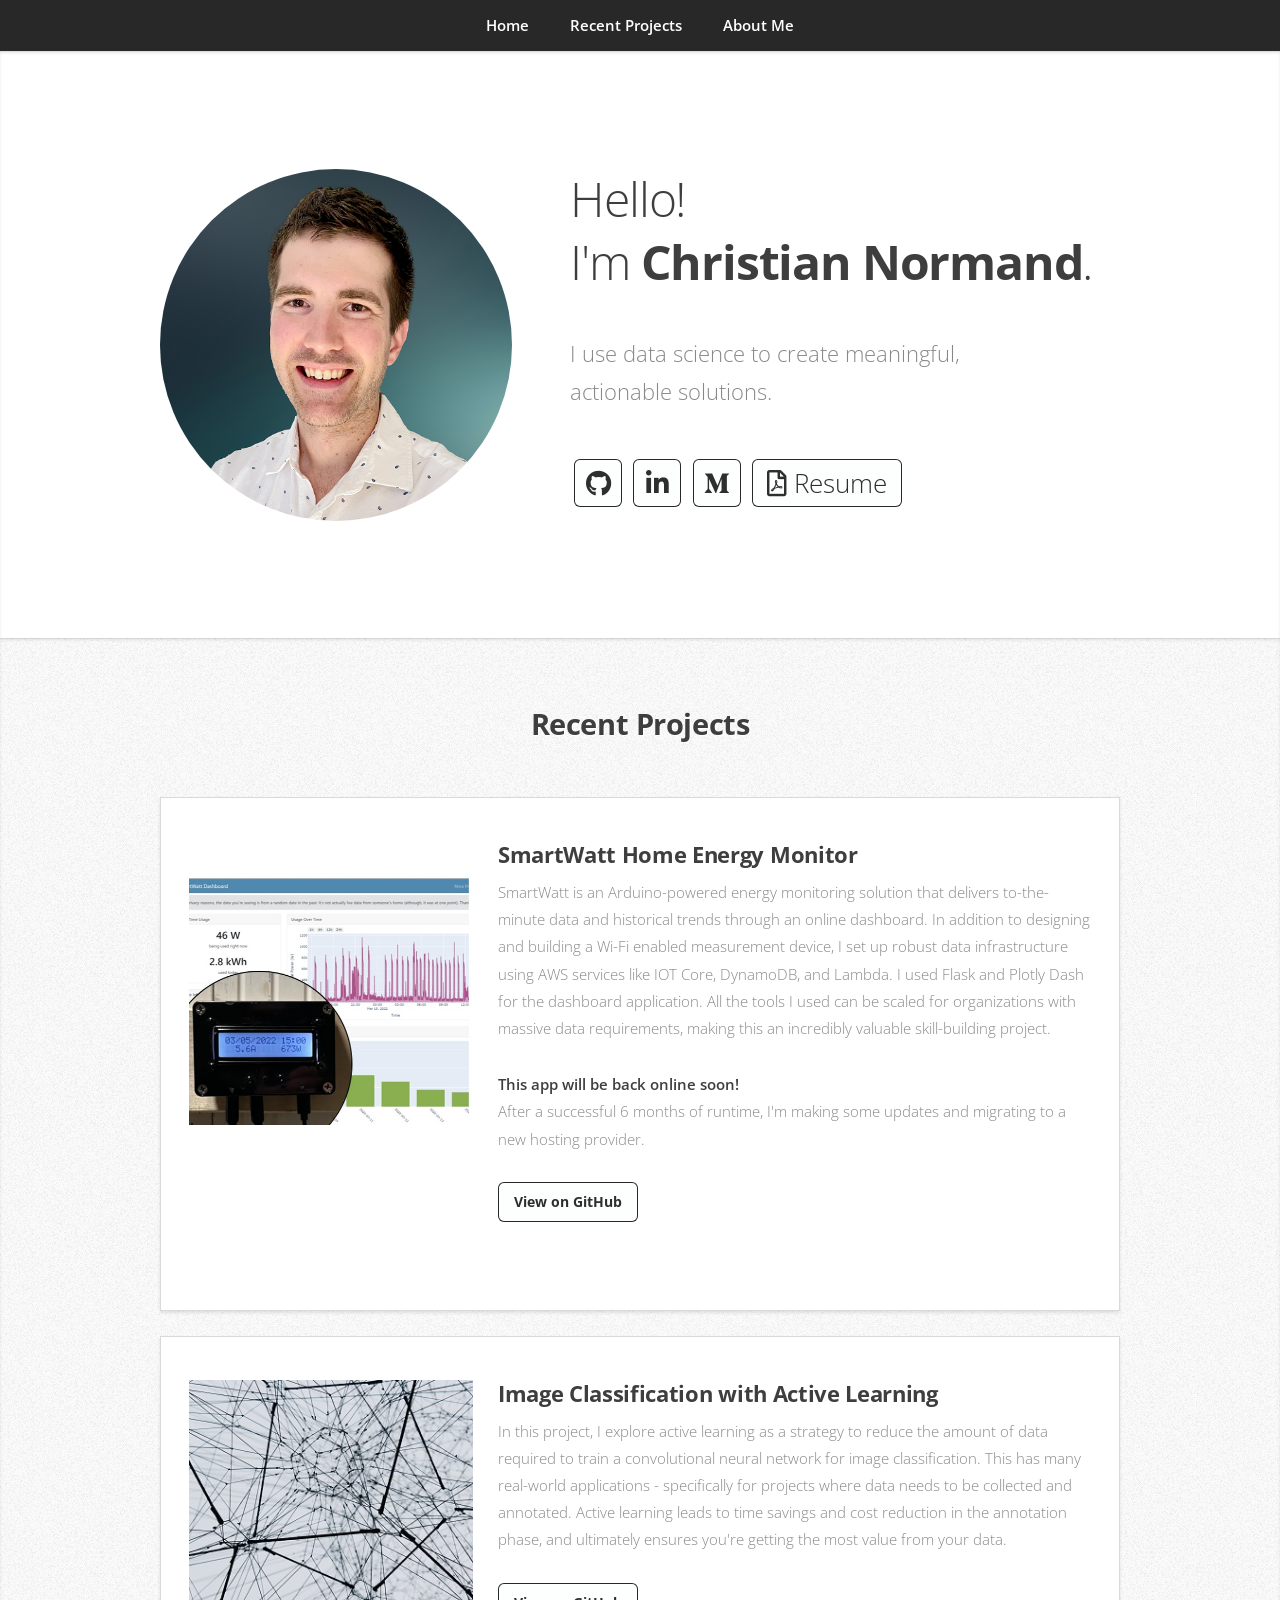
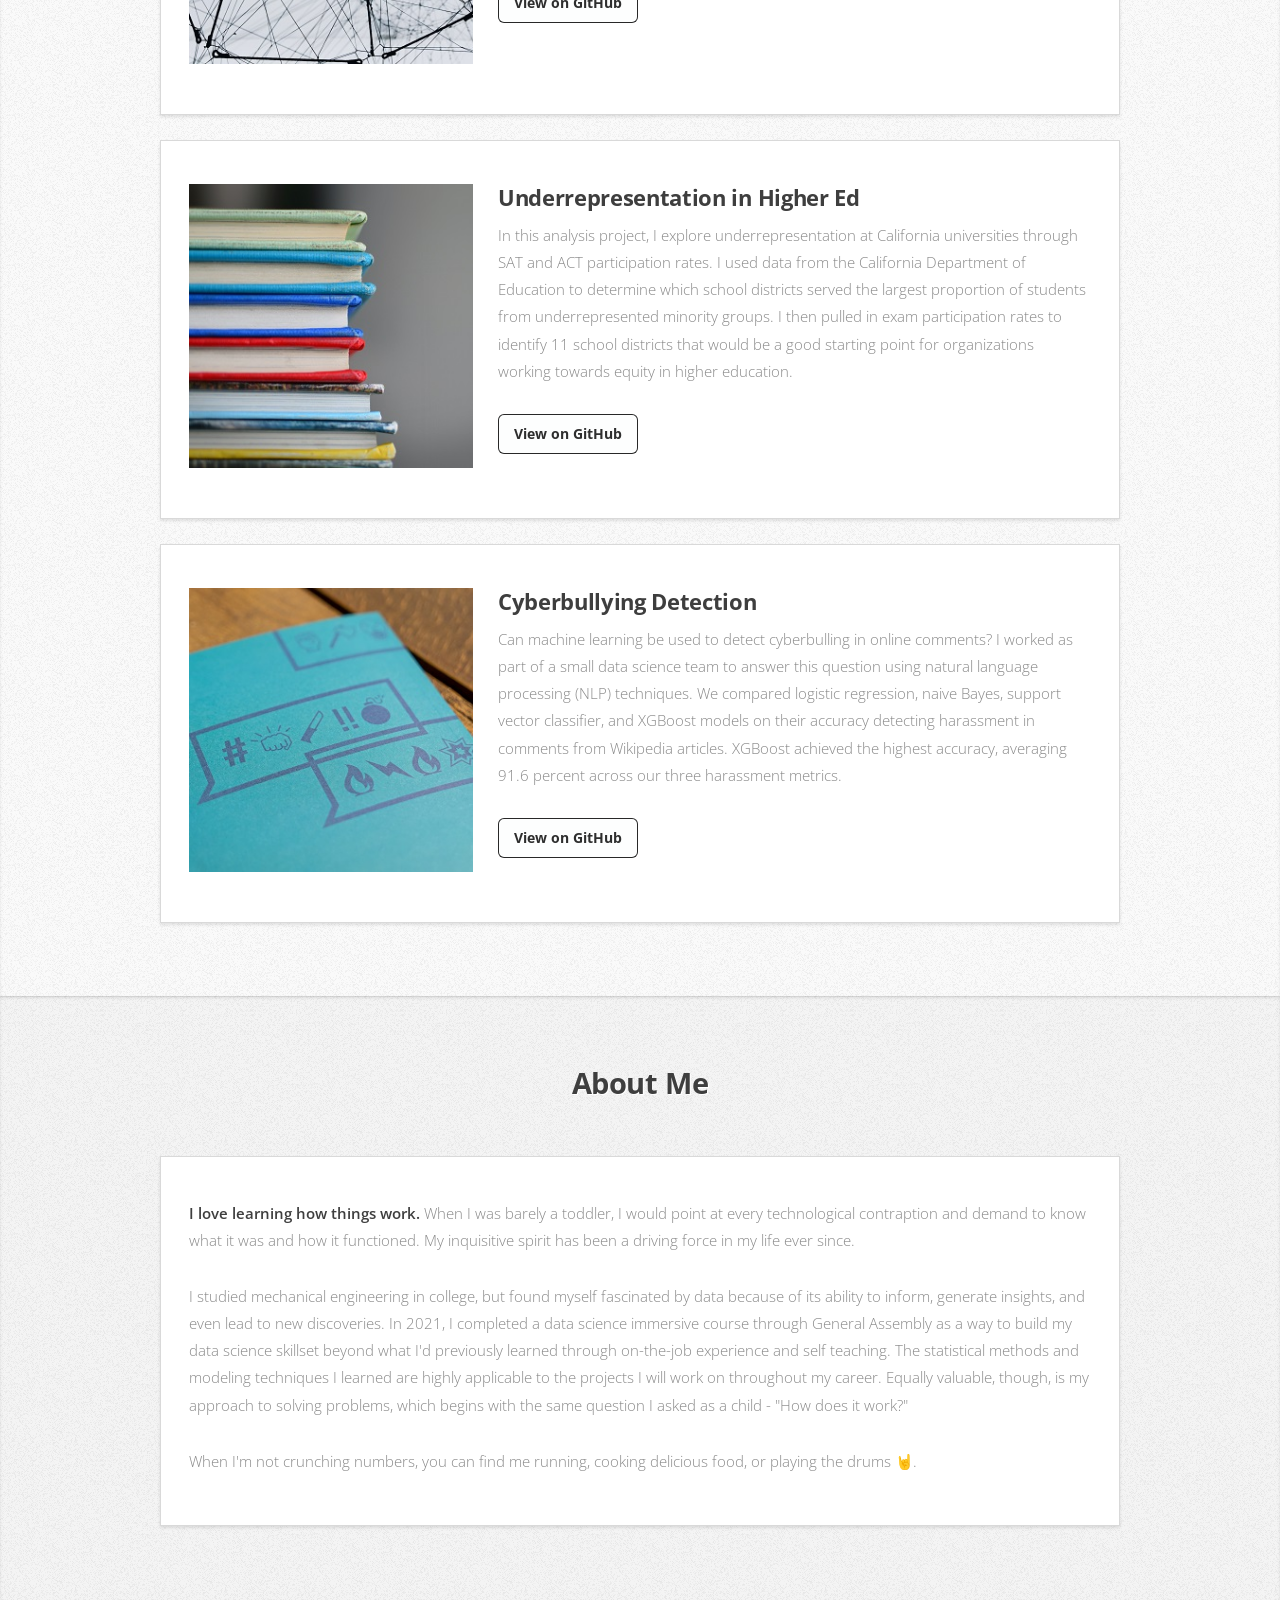
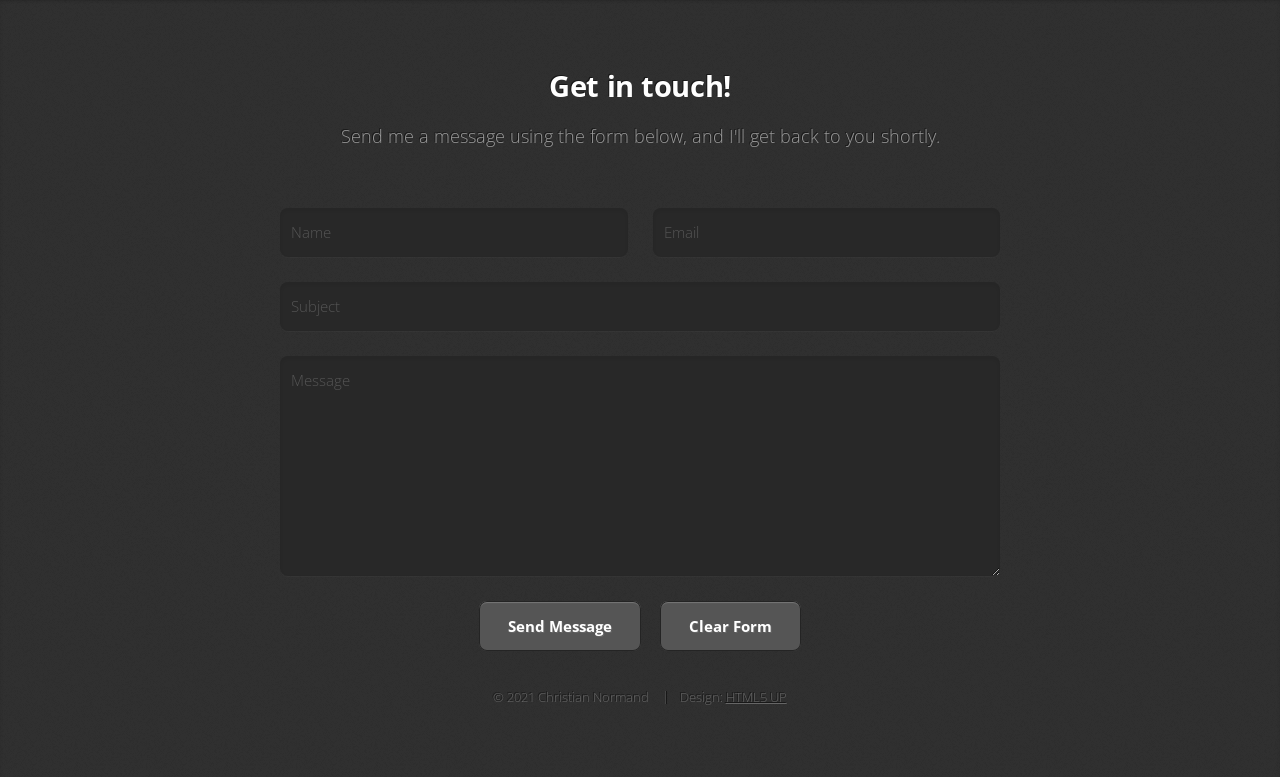
==== ctnormand.com/index.html @ ddc6ceb9 "modify homepage title" ====
<!DOCTYPE HTML>
<!--
	Miniport by HTML5 UP
	html5up.net | @ajlkn
	Free for personal and commercial use under the CCA 3.0 license (html5up.net/license)
-->
<html>

<head>
	<title>Welcome - Christian Normand</title>
	<meta charset="utf-8" />
	<meta name="viewport" content="width=device-width, initial-scale=1, user-scalable=no" />
	<link rel="stylesheet" href="assets/css/main.css" />
</head>

<body class="is-preload">

	<!-- Nav -->
	<nav id="nav">
		<ul class="container">
			<li><a href="#top">Home</a></li>
			<li><a href="#work">Recent Projects</a></li>
			<li><a href="#about">About Me</a></li>
			<!-- <li><a href="#contact">Contact</a></li> -->
		</ul>
	</nav>

	<!-- Home -->
	<article id="top" class="wrapper style1">
		<div class="container">
			<div class="row">
				<div class="col-4 col-5-large col-12-medium">
					<span class="image fit"><img src="images/profile-pic.png" alt="profile picture" /></span>
				</div>
				<div class="col-8 col-7-large col-12-medium">
					<header>
						<h1>Hello!</h1>
						<h1>I'm <strong>Christian Normand</strong>.</h1>
					</header>
					<p>I use data science to create
						meaningful,<br>actionable solutions.
					</p>
					<ul class="social">
						<li><a href="https://github.com/ctnormand1" target="_blank" class="icon brands fa-github"><span
									class="label">GitHub</span></a></li>
						<li><a href="https://www.linkedin.com/in/cnormand/" target="_blank"
								class="icon brands fa-linkedin-in"><span class="label">LinkedIn</span></a></li>
						<li><a href="https://medium.com/@ctnormand1" target="_blank"
								class="icon brands fa-medium-m"><span class="label">medium</span></a></li>
						<li><a href="https://ctnormand1.github.io/resume.pdf" target="_blank" class="button2"
								style="width: 150px"><i class="far fa-file-pdf"></i> Resume</a></li>
					</ul>
				</div>
			</div>
		</div>
	</article>

	<!-- Work -->



	<article id="work" class="wrapper style2">
		<div class="container">
			<header>
				<h2>Recent Projects</h2>
			</header>

			<div class="row aln-center">

				<div class="col-12 col-12-medium col-12-small">
					<section class="box style1">
						<div class="row">
							<div class="col-4 col-4-large col-4-medium col-12-small">
								<span class="image fit"><img src="images/smartwatt.jpg" alt="network" /></span>
							</div>
							<div class="col-8 col-8-large col-8-medium col-12-small" style="text-align: left;">
								<h3>SmartWatt Home Energy Monitor</h3>

								<p>
									SmartWatt is an Arduino-powered energy
									monitoring solution that delivers to-the-minute data and
									historical trends through an online dashboard. In addition
									to designing and building a Wi-Fi
									enabled measurement device, I set up robust data
									infrastructure using AWS services like IOT Core, DynamoDB,
									and Lambda. I used Flask and Plotly Dash for the
									dashboard application. All the tools I used
									can be scaled for organizations with massive data
									requirements, making this an incredibly valuable
									skill-building project.
								</p>
								<p>
									<strong>This app will be back online soon!</strong><br>
									After a successful 6 months of runtime, I'm making some updates
									and migrating to a new hosting provider.
								</p>
								<ul class="actions">
									<li>
										<a href="https://github.com/ctnormand1/home-energy-monitor" target="_blank"
											class="button3">
											View on GitHub
										</a>
									</li>
								</ul>

							</div>
						</div>
					</section>
				</div>

				<div class="col-12 col-12-medium col-12-small">
					<section class="box style1">
						<div class="row">
							<div class="col-4 col-4-large col-4-medium col-12-small">
								<span class="image fit"><img src="images/metal_network.jpg" alt="network" /></span>
							</div>
							<div class="col-8 col-8-large col-8-medium col-12-small" style="text-align: left;">
								<h3>Image Classification with Active Learning</h3>

								<p>
									In this project, I explore active learning as a strategy
									to reduce the amount of data required to train a
									convolutional neural network for image classification.
									This has many real-world applications - specifically
									for projects where data needs to be collected and
									annotated. Active learning leads to time savings and
									cost reduction in the annotation phase, and ultimately
									ensures you're getting the most value from your data.
								</p>
								<a href="https://github.com/ctnormand1/active_learning_demonstration" target="_blank"
									class="button3">
									View on GitHub
								</a>
							</div>
						</div>
					</section>
				</div>

				<div class="col-12 col-12-medium col-12-small">
					<section class="box style1">
						<div class="row">
							<div class="col-4 col-4-large col-4-medium col-12-small">
								<span class="image fit"><img src="images/books.jpg" alt="books" /></span>
							</div>
							<div class="col-8 col-8-large col-8-medium col-12-small" style="text-align: left;">
								<h3>Underrepresentation in Higher Ed</h3>
								<p>
									In this analysis project, I explore underrepresentation
									at California universities through SAT and ACT participation
									rates. I used data from the California Department of Education
									to determine which school districts served the largest
									proportion of students from underrepresented minority
									groups. I then pulled in exam participation rates to identify
									11 school districts that would be a good starting point for
									organizations working towards equity in higher education.
								</p>
								<a href="https://github.com/ctnormand1/standardized_test_analysis" target="_blank"
									class="button3">
									View on GitHub
								</a>
							</div>
						</div>
					</section>
				</div>

				<div class="col-12 col-12-medium col-12-small">
					<section class="box style1">
						<div class="row">
							<div class="col-4 col-4-large col-4-medium col-12-small">
								<span class="image fit"><img src="images/cyber_bullying.jpg"
										alt="cyberbullying" /></span>
							</div>
							<div class="col-8 col-8-large col-8-medium col-12-small" style="text-align: left;">
								<h3>Cyberbullying Detection</h3>
								<p>
									Can machine learning be used to detect cyberbulling
									in online comments? I worked as part of
									a small data science team to answer this question using
									natural language processing (NLP) techniques. We
									compared logistic regression, naive Bayes, support
									vector classifier, and XGBoost models on their
									accuracy detecting harassment in comments
									from Wikipedia articles. XGBoost achieved the highest
									accuracy, averaging 91.6 percent across our three
									harassment metrics.
								</p>
								<a href="https://github.com/ctnormand1/cyber_bullying_detection" target="_blank"
									class="button3">
									View on GitHub
								</a>
							</div>
						</div>
					</section>
				</div>

			</div>
	</article>

	<!-- Portfolio -->
	<article id="about" class="wrapper style3">
		<div class="container">
			<header>
				<h2>About Me</h2>
			</header>
			<div class="row aln-center">
				<div class="col-12 col-12-medium col-12-small">
					<section class="box style1">
						<p style="text-align: left">
							<strong>I love learning how things work.</strong> When I was barely a toddler, I
							would point at every technological contraption and demand to
							know what it was and how it functioned. My inquisitive
							spirit has been a driving force in my life ever since.
						</p>
						<p style="text-align: left">
							I studied mechanical engineering in college, but found myself
							fascinated by data because of its ability to inform, generate
							insights, and even lead to new discoveries. In 2021,
							I completed a data science immersive course through General
							Assembly as a way to build my data science skillset
							beyond what I'd previously learned through on-the-job
							experience and self teaching. The statistical methods and
							modeling techniques I learned are highly applicable to the projects I will work on
							throughout
							my career. Equally valuable, though, is my approach to solving
							problems, which begins with the same question I asked as a child - "How does it work?"
						</p>
						<p style="text-align: left">
							When I'm not crunching numbers, you can find me running,
							cooking delicious food, or playing the drums &#x1F918;.
						</p>


					</section>
				</div>
			</div>
	</article>

	<!-- Contact -->
	<article id="contact" class="wrapper style4">
		<div class="container medium">
			<header>
				<h2>Get in touch!</h2>
				<p>Send me a message using the form below, and I'll get back to you
					shortly.</p>
			</header>
			<div class="row">
				<div class="col-12">
					<form method="POST" action="https://formspree.io/f/mqkwwrpa">
						<div class="row">
							<div class="col-6 col-12-small">
								<input type="text" name="name" id="name" placeholder="Name" />
							</div>
							<div class="col-6 col-12-small">
								<input type="text" name="email" id="email" placeholder="Email" />
							</div>
							<div class="col-12">
								<input type="text" name="subject" id="subject" placeholder="Subject" />
							</div>
							<div class="col-12">
								<textarea name="message" id="message" placeholder="Message"></textarea>
							</div>
							<div class="col-12">
								<ul class="actions">
									<li><input type="submit" value="Send Message" class="alt" /></li>
									<li><input type="reset" value="Clear Form" class="alt" /></li>
								</ul>
							</div>
						</div>
					</form>
				</div>
			</div>

			<footer>
				<ul id="copyright">
					<li>&copy; 2021 Christian Normand</li>
					<li>Design: <a href="http://html5up.net">HTML5 UP</a></li>
				</ul>
			</footer>

	</article>

	<!-- Scripts -->
	<script src="assets/js/jquery.min.js"></script>
	<script src="assets/js/jquery.scrolly.min.js"></script>
	<script src="assets/js/browser.min.js"></script>
	<script src="assets/js/breakpoints.min.js"></script>
	<script src="assets/js/util.js"></script>
	<script src="assets/js/main.js"></script>

</body>

</html>
---- ctnormand.com/assets/css/main.css ----
@import url("https://fonts.googleapis.com/css?family=Open+Sans:300,300italic,600,600italic,700");
@import url("fontawesome-all.min.css");

/*
	Miniport by HTML5 UP
	html5up.net | @ajlkn
	Free for personal and commercial use under the CCA 3.0 license (html5up.net/license)
*/

html, body, div, span, applet, object,
iframe, h1, h2, h3, h4, h5, h6, p, blockquote,
pre, a, abbr, acronym, address, big, cite,
code, del, dfn, em, img, ins, kbd, q, s, samp,
small, strike, strong, sub, sup, tt, var, b,
u, i, center, dl, dt, dd, ol, ul, li, fieldset,
form, label, legend, table, caption, tbody,
tfoot, thead, tr, th, td, article, aside,
canvas, details, embed, figure, figcaption,
footer, header, hgroup, menu, nav, output, ruby,
section, summary, time, mark, audio, video {
	margin: 0;
	/* padding: 10px; */
	border: 0;
	font-size: 100%;
	font: inherit;}

td {
	padding: 10px
}

article, aside, details, figcaption, figure,
footer, header, hgroup, menu, nav, section {
	display: block;}

body {
	line-height: 1;
}

ol, ul {
	list-style: none;
}

blockquote, q {
	quotes: none;
}

	blockquote:before, blockquote:after, q:before, q:after {
		content: '';
		content: none;
	}

table {
	border-collapse: collapse;
	border-spacing: 0;
}

body {
	-webkit-text-size-adjust: none;
}

mark {
	background-color: transparent;
	color: inherit;
}

input::-moz-focus-inner {
	border: 0;
	padding: 0;
}

input, select, textarea {
	-moz-appearance: none;
	-webkit-appearance: none;
	-ms-appearance: none;
	appearance: none;
}

/* Basic */

	html {
		box-sizing: border-box;
	}

	*, *:before, *:after {
		box-sizing: inherit;
	}

	body {
		padding-top: 3.5em;
	}

		body.is-preload *, body.is-preload *:before, body.is-preload *:after {
			-moz-animation: none !important;
			-webkit-animation: none !important;
			-ms-animation: none !important;
			animation: none !important;
			-moz-transition: none !important;
			-webkit-transition: none !important;
			-ms-transition: none !important;
			transition: none !important;
		}

	body, input, textarea, select {
		font-family: 'Open Sans', sans-serif;
		line-height: 1.85em;
		color: #888;
		font-weight: 300;
		font-size: 13pt;
	}

	a {
		-moz-transition: color .2s ease-in-out;
		-webkit-transition: color .2s ease-in-out;
		-ms-transition: color .2s ease-in-out;
		transition: color .2s ease-in-out;
		color: #43B3E0;
		text-decoration: underline;
	}

		a:hover {
			color: #43bff0 !important;
		}

		a img {
			border: 0;
		}

	b, strong {
		font-weight: 600;
		color: #3e3e3e;
	}

	i, em {
		font-style: italic;
	}

	sub {
		position: relative;
		top: 0.5em;
		font-size: 0.8em;
	}

	sup {
		position: relative;
		top: -0.5em;
		font-size: 0.8em;
	}

	blockquote {
		border-left: solid 0.75em #eee;
		padding: 1em 0 1em 1.5em;
		font-style: italic;
	}

	h1, h2, h3, h4, h5, h6 {
		color: #3e3e3e;
		margin: 0 0 0.75em 0;
	}

	h1 a, h2 a, h3 a, h4 a, h5 a, h6 a {
		text-decoration: none;
		color: inherit;
	}

	h2, h3, h4, h5, h6 {
		font-weight: 700;
	}

	h1 {
		font-size: 3.25em;
		letter-spacing: -0.025em;
		font-weight: 300;
	}

		h1 strong {
			font-weight: 700;
		}

	h2 {
		font-size: 2em;
		letter-spacing: -0.015em;
	}

	h3 {
		font-size: 1.5em;
		letter-spacing: -0.015em;
	}

	em, i {
		font-style: italic;
	}

	br.clear {
		clear: both;
	}

	hr {
		border: 0;
		border-top: solid 1px #444;
		border-top-color: rgba(0, 0, 0, 0.35);
		box-shadow: 0px 1px 0px 0px rgba(255, 255, 255, 0.1);
		height: 1px;
		margin: 3em 0;
	}

	p, ul, ol, dl, table {
		margin-bottom: 2em;
	}

	header {
		margin: 0 0 3em 0;
	}

		header > p {
			font-size: 1.25em;
			margin: 0;
		}

	footer {
		margin: 3em 0 0 0;
	}

		footer > p {
			font-size: 1.25em;
		}

/* Container */

	.container {
		margin: 0 auto;
		max-width: calc(100% - 50px);
		width: 1200px;
	}

		.container.medium {
			width: 900px;
		}

		@media screen and (max-width: 1680px) {

			.container {
				width: 1200px;
			}

				.container.medium {
					width: 900px;
				}

		}

		@media screen and (max-width: 1280px) {

			.container {
				width: 960px;
			}

				.container.medium {
					width: 720px;
				}

		}

		@media screen and (max-width: 980px) {

			.container {
				width: 100%;
			}

				.container.medium {
					width: 75%;
				}

		}

		@media screen and (max-width: 736px) {

			.container {
				width: 100%;
				max-width: calc(100% - 30px);
			}

				.container.medium {
					width: 100%;
				}

		}

/* Row */

	.row {
		display: flex;
		flex-wrap: wrap;
		box-sizing: border-box;
		align-items: stretch;
	}

		.row > * {
			box-sizing: border-box;
		}

		.row.gtr-uniform > * > :last-child {
			margin-bottom: 0;
		}

		.row.aln-left {
			justify-content: flex-start;
		}

		.row.aln-center {
			justify-content: center;
		}

		.row.aln-right {
			justify-content: flex-end;
		}

		.row.aln-top {
			align-items: flex-start;
		}

		.row.aln-middle {
			align-items: center;
		}

		.row.aln-bottom {
			align-items: flex-end;
		}

		.row > .imp {
			order: -1;
		}

		.row > .col-1 {
			width: 8.33333%;
		}

		.row > .off-1 {
			margin-left: 8.33333%;
		}

		.row > .col-2 {
			width: 16.66667%;
		}

		.row > .off-2 {
			margin-left: 16.66667%;
		}

		.row > .col-3 {
			width: 25%;
		}

		.row > .off-3 {
			margin-left: 25%;
		}

		.row > .col-4 {
			width: 33.33333%;
		}

		.row > .off-4 {
			margin-left: 33.33333%;
		}

		.row > .col-5 {
			width: 41.66667%;
		}

		.row > .off-5 {
			margin-left: 41.66667%;
		}

		.row > .col-6 {
			width: 50%;
		}

		.row > .off-6 {
			margin-left: 50%;
		}

		.row > .col-7 {
			width: 58.33333%;
		}

		.row > .off-7 {
			margin-left: 58.33333%;
		}

		.row > .col-8 {
			width: 66.66667%;
		}

		.row > .off-8 {
			margin-left: 66.66667%;
		}

		.row > .col-9 {
			width: 75%;
		}

		.row > .off-9 {
			margin-left: 75%;
		}

		.row > .col-10 {
			width: 83.33333%;
		}

		.row > .off-10 {
			margin-left: 83.33333%;
		}

		.row > .col-11 {
			width: 91.66667%;
		}

		.row > .off-11 {
			margin-left: 91.66667%;
		}

		.row > .col-12 {
			width: 100%;
		}

		.row > .off-12 {
			margin-left: 100%;
		}

		.row.gtr-0 {
			margin-top: 0px;
			margin-left: 0px;
		}

			.row.gtr-0 > * {
				padding: 0px 0 0 0px;
			}

			.row.gtr-0.gtr-uniform {
				margin-top: 0px;
			}

				.row.gtr-0.gtr-uniform > * {
					padding-top: 0px;
				}

		.row.gtr-25 {
			margin-top: -6.25px;
			margin-left: -6.25px;
		}

			.row.gtr-25 > * {
				padding: 6.25px 0 0 6.25px;
			}

			.row.gtr-25.gtr-uniform {
				margin-top: -6.25px;
			}

				.row.gtr-25.gtr-uniform > * {
					padding-top: 6.25px;
				}

		.row.gtr-50 {
			margin-top: -12.5px;
			margin-left: -12.5px;
		}

			.row.gtr-50 > * {
				padding: 12.5px 0 0 12.5px;
			}

			.row.gtr-50.gtr-uniform {
				margin-top: -12.5px;
			}

				.row.gtr-50.gtr-uniform > * {
					padding-top: 12.5px;
				}

		.row {
			margin-top: -25px;
			margin-left: -25px;
		}

			.row > * {
				padding: 25px 0 0 25px;
			}

			.row.gtr-uniform {
				margin-top: -25px;
			}

				.row.gtr-uniform > * {
					padding-top: 25px;
				}

		.row.gtr-150 {
			margin-top: -37.5px;
			margin-left: -37.5px;
		}

			.row.gtr-150 > * {
				padding: 37.5px 0 0 37.5px;
			}

			.row.gtr-150.gtr-uniform {
				margin-top: -37.5px;
			}

				.row.gtr-150.gtr-uniform > * {
					padding-top: 37.5px;
				}

		.row.gtr-200 {
			margin-top: -50px;
			margin-left: -50px;
		}

			.row.gtr-200 > * {
				padding: 50px 0 0 50px;
			}

			.row.gtr-200.gtr-uniform {
				margin-top: -50px;
			}

				.row.gtr-200.gtr-uniform > * {
					padding-top: 50px;
				}

		@media screen and (max-width: 1680px) {

			.row {
				display: flex;
				flex-wrap: wrap;
				box-sizing: border-box;
				align-items: stretch;
			}

				.row > * {
					box-sizing: border-box;
				}

				.row.gtr-uniform > * > :last-child {
					margin-bottom: 0;
				}

				.row.aln-left {
					justify-content: flex-start;
				}

				.row.aln-center {
					justify-content: center;
				}

				.row.aln-right {
					justify-content: flex-end;
				}

				.row.aln-top {
					align-items: flex-start;
				}

				.row.aln-middle {
					align-items: center;
				}

				.row.aln-bottom {
					align-items: flex-end;
				}

				.row > .imp-xlarge {
					order: -1;
				}

				.row > .col-1-xlarge {
					width: 8.33333%;
				}

				.row > .off-1-xlarge {
					margin-left: 8.33333%;
				}

				.row > .col-2-xlarge {
					width: 16.66667%;
				}

				.row > .off-2-xlarge {
					margin-left: 16.66667%;
				}

				.row > .col-3-xlarge {
					width: 25%;
				}

				.row > .off-3-xlarge {
					margin-left: 25%;
				}

				.row > .col-4-xlarge {
					width: 33.33333%;
				}

				.row > .off-4-xlarge {
					margin-left: 33.33333%;
				}

				.row > .col-5-xlarge {
					width: 41.66667%;
				}

				.row > .off-5-xlarge {
					margin-left: 41.66667%;
				}

				.row > .col-6-xlarge {
					width: 50%;
				}

				.row > .off-6-xlarge {
					margin-left: 50%;
				}

				.row > .col-7-xlarge {
					width: 58.33333%;
				}

				.row > .off-7-xlarge {
					margin-left: 58.33333%;
				}

				.row > .col-8-xlarge {
					width: 66.66667%;
				}

				.row > .off-8-xlarge {
					margin-left: 66.66667%;
				}

				.row > .col-9-xlarge {
					width: 75%;
				}

				.row > .off-9-xlarge {
					margin-left: 75%;
				}

				.row > .col-10-xlarge {
					width: 83.33333%;
				}

				.row > .off-10-xlarge {
					margin-left: 83.33333%;
				}

				.row > .col-11-xlarge {
					width: 91.66667%;
				}

				.row > .off-11-xlarge {
					margin-left: 91.66667%;
				}

				.row > .col-12-xlarge {
					width: 100%;
				}

				.row > .off-12-xlarge {
					margin-left: 100%;
				}

				.row.gtr-0 {
					margin-top: 0px;
					margin-left: 0px;
				}

					.row.gtr-0 > * {
						padding: 0px 0 0 0px;
					}

					.row.gtr-0.gtr-uniform {
						margin-top: 0px;
					}

						.row.gtr-0.gtr-uniform > * {
							padding-top: 0px;
						}

				.row.gtr-25 {
					margin-top: -6.25px;
					margin-left: -6.25px;
				}

					.row.gtr-25 > * {
						padding: 6.25px 0 0 6.25px;
					}

					.row.gtr-25.gtr-uniform {
						margin-top: -6.25px;
					}

						.row.gtr-25.gtr-uniform > * {
							padding-top: 6.25px;
						}

				.row.gtr-50 {
					margin-top: -12.5px;
					margin-left: -12.5px;
				}

					.row.gtr-50 > * {
						padding: 12.5px 0 0 12.5px;
					}

					.row.gtr-50.gtr-uniform {
						margin-top: -12.5px;
					}

						.row.gtr-50.gtr-uniform > * {
							padding-top: 12.5px;
						}

				.row {
					margin-top: -25px;
					margin-left: -25px;
				}

					.row > * {
						padding: 25px 0 0 25px;
					}

					.row.gtr-uniform {
						margin-top: -25px;
					}

						.row.gtr-uniform > * {
							padding-top: 25px;
						}

				.row.gtr-150 {
					margin-top: -37.5px;
					margin-left: -37.5px;
				}

					.row.gtr-150 > * {
						padding: 37.5px 0 0 37.5px;
					}

					.row.gtr-150.gtr-uniform {
						margin-top: -37.5px;
					}

						.row.gtr-150.gtr-uniform > * {
							padding-top: 37.5px;
						}

				.row.gtr-200 {
					margin-top: -50px;
					margin-left: -50px;
				}

					.row.gtr-200 > * {
						padding: 50px 0 0 50px;
					}

					.row.gtr-200.gtr-uniform {
						margin-top: -50px;
					}

						.row.gtr-200.gtr-uniform > * {
							padding-top: 50px;
						}

		}

		@media screen and (max-width: 1280px) {

			.row {
				display: flex;
				flex-wrap: wrap;
				box-sizing: border-box;
				align-items: stretch;
			}

				.row > * {
					box-sizing: border-box;
				}

				.row.gtr-uniform > * > :last-child {
					margin-bottom: 0;
				}

				.row.aln-left {
					justify-content: flex-start;
				}

				.row.aln-center {
					justify-content: center;
				}

				.row.aln-right {
					justify-content: flex-end;
				}

				.row.aln-top {
					align-items: flex-start;
				}

				.row.aln-middle {
					align-items: center;
				}

				.row.aln-bottom {
					align-items: flex-end;
				}

				.row > .imp-large {
					order: -1;
				}

				.row > .col-1-large {
					width: 8.33333%;
				}

				.row > .off-1-large {
					margin-left: 8.33333%;
				}

				.row > .col-2-large {
					width: 16.66667%;
				}

				.row > .off-2-large {
					margin-left: 16.66667%;
				}

				.row > .col-3-large {
					width: 25%;
				}

				.row > .off-3-large {
					margin-left: 25%;
				}

				.row > .col-4-large {
					width: 33.33333%;
				}

				.row > .off-4-large {
					margin-left: 33.33333%;
				}

				.row > .col-5-large {
					width: 41.66667%;
				}

				.row > .off-5-large {
					margin-left: 41.66667%;
				}

				.row > .col-6-large {
					width: 50%;
				}

				.row > .off-6-large {
					margin-left: 50%;
				}

				.row > .col-7-large {
					width: 58.33333%;
				}

				.row > .off-7-large {
					margin-left: 58.33333%;
				}

				.row > .col-8-large {
					width: 66.66667%;
				}

				.row > .off-8-large {
					margin-left: 66.66667%;
				}

				.row > .col-9-large {
					width: 75%;
				}

				.row > .off-9-large {
					margin-left: 75%;
				}

				.row > .col-10-large {
					width: 83.33333%;
				}

				.row > .off-10-large {
					margin-left: 83.33333%;
				}

				.row > .col-11-large {
					width: 91.66667%;
				}

				.row > .off-11-large {
					margin-left: 91.66667%;
				}

				.row > .col-12-large {
					width: 100%;
				}

				.row > .off-12-large {
					margin-left: 100%;
				}

				.row.gtr-0 {
					margin-top: 0px;
					margin-left: 0px;
				}

					.row.gtr-0 > * {
						padding: 0px 0 0 0px;
					}

					.row.gtr-0.gtr-uniform {
						margin-top: 0px;
					}

						.row.gtr-0.gtr-uniform > * {
							padding-top: 0px;
						}

				.row.gtr-25 {
					margin-top: -6.25px;
					margin-left: -6.25px;
				}

					.row.gtr-25 > * {
						padding: 6.25px 0 0 6.25px;
					}

					.row.gtr-25.gtr-uniform {
						margin-top: -6.25px;
					}

						.row.gtr-25.gtr-uniform > * {
							padding-top: 6.25px;
						}

				.row.gtr-50 {
					margin-top: -12.5px;
					margin-left: -12.5px;
				}

					.row.gtr-50 > * {
						padding: 12.5px 0 0 12.5px;
					}

					.row.gtr-50.gtr-uniform {
						margin-top: -12.5px;
					}

						.row.gtr-50.gtr-uniform > * {
							padding-top: 12.5px;
						}

				.row {
					margin-top: -25px;
					margin-left: -25px;
				}

					.row > * {
						padding: 25px 0 0 25px;
					}

					.row.gtr-uniform {
						margin-top: -25px;
					}

						.row.gtr-uniform > * {
							padding-top: 25px;
						}

				.row.gtr-150 {
					margin-top: -37.5px;
					margin-left: -37.5px;
				}

					.row.gtr-150 > * {
						padding: 37.5px 0 0 37.5px;
					}

					.row.gtr-150.gtr-uniform {
						margin-top: -37.5px;
					}

						.row.gtr-150.gtr-uniform > * {
							padding-top: 37.5px;
						}

				.row.gtr-200 {
					margin-top: -50px;
					margin-left: -50px;
				}

					.row.gtr-200 > * {
						padding: 50px 0 0 50px;
					}

					.row.gtr-200.gtr-uniform {
						margin-top: -50px;
					}

						.row.gtr-200.gtr-uniform > * {
							padding-top: 50px;
						}

		}

		@media screen and (max-width: 980px) {

			.row {
				display: flex;
				flex-wrap: wrap;
				box-sizing: border-box;
				align-items: stretch;
			}

				.row > * {
					box-sizing: border-box;
				}

				.row.gtr-uniform > * > :last-child {
					margin-bottom: 0;
				}

				.row.aln-left {
					justify-content: flex-start;
				}

				.row.aln-center {
					justify-content: center;
				}

				.row.aln-right {
					justify-content: flex-end;
				}

				.row.aln-top {
					align-items: flex-start;
				}

				.row.aln-middle {
					align-items: center;
				}

				.row.aln-bottom {
					align-items: flex-end;
				}

				.row > .imp-medium {
					order: -1;
				}

				.row > .col-1-medium {
					width: 8.33333%;
				}

				.row > .off-1-medium {
					margin-left: 8.33333%;
				}

				.row > .col-2-medium {
					width: 16.66667%;
				}

				.row > .off-2-medium {
					margin-left: 16.66667%;
				}

				.row > .col-3-medium {
					width: 25%;
				}

				.row > .off-3-medium {
					margin-left: 25%;
				}

				.row > .col-4-medium {
					width: 33.33333%;
				}

				.row > .off-4-medium {
					margin-left: 33.33333%;
				}

				.row > .col-5-medium {
					width: 41.66667%;
				}

				.row > .off-5-medium {
					margin-left: 41.66667%;
				}

				.row > .col-6-medium {
					width: 50%;
				}

				.row > .off-6-medium {
					margin-left: 50%;
				}

				.row > .col-7-medium {
					width: 58.33333%;
				}

				.row > .off-7-medium {
					margin-left: 58.33333%;
				}

				.row > .col-8-medium {
					width: 66.66667%;
				}

				.row > .off-8-medium {
					margin-left: 66.66667%;
				}

				.row > .col-9-medium {
					width: 75%;
				}

				.row > .off-9-medium {
					margin-left: 75%;
				}

				.row > .col-10-medium {
					width: 83.33333%;
				}

				.row > .off-10-medium {
					margin-left: 83.33333%;
				}

				.row > .col-11-medium {
					width: 91.66667%;
				}

				.row > .off-11-medium {
					margin-left: 91.66667%;
				}

				.row > .col-12-medium {
					width: 100%;
				}

				.row > .off-12-medium {
					margin-left: 100%;
				}

				.row.gtr-0 {
					margin-top: 0px;
					margin-left: 0px;
				}

					.row.gtr-0 > * {
						padding: 0px 0 0 0px;
					}

					.row.gtr-0.gtr-uniform {
						margin-top: 0px;
					}

						.row.gtr-0.gtr-uniform > * {
							padding-top: 0px;
						}

				.row.gtr-25 {
					margin-top: -6.25px;
					margin-left: -6.25px;
				}

					.row.gtr-25 > * {
						padding: 6.25px 0 0 6.25px;
					}

					.row.gtr-25.gtr-uniform {
						margin-top: -6.25px;
					}

						.row.gtr-25.gtr-uniform > * {
							padding-top: 6.25px;
						}

				.row.gtr-50 {
					margin-top: -12.5px;
					margin-left: -12.5px;
				}

					.row.gtr-50 > * {
						padding: 12.5px 0 0 12.5px;
					}

					.row.gtr-50.gtr-uniform {
						margin-top: -12.5px;
					}

						.row.gtr-50.gtr-uniform > * {
							padding-top: 12.5px;
						}

				.row {
					margin-top: -25px;
					margin-left: -25px;
				}

					.row > * {
						padding: 25px 0 0 25px;
					}

					.row.gtr-uniform {
						margin-top: -25px;
					}

						.row.gtr-uniform > * {
							padding-top: 25px;
						}

				.row.gtr-150 {
					margin-top: -37.5px;
					margin-left: -37.5px;
				}

					.row.gtr-150 > * {
						padding: 37.5px 0 0 37.5px;
					}

					.row.gtr-150.gtr-uniform {
						margin-top: -37.5px;
					}

						.row.gtr-150.gtr-uniform > * {
							padding-top: 37.5px;
						}

				.row.gtr-200 {
					margin-top: -50px;
					margin-left: -50px;
				}

					.row.gtr-200 > * {
						padding: 50px 0 0 50px;
					}

					.row.gtr-200.gtr-uniform {
						margin-top: -50px;
					}

						.row.gtr-200.gtr-uniform > * {
							padding-top: 50px;
						}

		}

		@media screen and (max-width: 736px) {

			.row {
				display: flex;
				flex-wrap: wrap;
				box-sizing: border-box;
				align-items: stretch;
			}

				.row > * {
					box-sizing: border-box;
				}

				.row.gtr-uniform > * > :last-child {
					margin-bottom: 0;
				}

				.row.aln-left {
					justify-content: flex-start;
				}

				.row.aln-center {
					justify-content: center;
				}

				.row.aln-right {
					justify-content: flex-end;
				}

				.row.aln-top {
					align-items: flex-start;
				}

				.row.aln-middle {
					align-items: center;
				}

				.row.aln-bottom {
					align-items: flex-end;
				}

				.row > .imp-small {
					order: -1;
				}

				.row > .col-1-small {
					width: 8.33333%;
				}

				.row > .off-1-small {
					margin-left: 8.33333%;
				}

				.row > .col-2-small {
					width: 16.66667%;
				}

				.row > .off-2-small {
					margin-left: 16.66667%;
				}

				.row > .col-3-small {
					width: 25%;
				}

				.row > .off-3-small {
					margin-left: 25%;
				}

				.row > .col-4-small {
					width: 33.33333%;
				}

				.row > .off-4-small {
					margin-left: 33.33333%;
				}

				.row > .col-5-small {
					width: 41.66667%;
				}

				.row > .off-5-small {
					margin-left: 41.66667%;
				}

				.row > .col-6-small {
					width: 50%;
				}

				.row > .off-6-small {
					margin-left: 50%;
				}

				.row > .col-7-small {
					width: 58.33333%;
				}

				.row > .off-7-small {
					margin-left: 58.33333%;
				}

				.row > .col-8-small {
					width: 66.66667%;
				}

				.row > .off-8-small {
					margin-left: 66.66667%;
				}

				.row > .col-9-small {
					width: 75%;
				}

				.row > .off-9-small {
					margin-left: 75%;
				}

				.row > .col-10-small {
					width: 83.33333%;
				}

				.row > .off-10-small {
					margin-left: 83.33333%;
				}

				.row > .col-11-small {
					width: 91.66667%;
				}

				.row > .off-11-small {
					margin-left: 91.66667%;
				}

				.row > .col-12-small {
					width: 100%;
				}

				.row > .off-12-small {
					margin-left: 100%;
				}

				.row.gtr-0 {
					margin-top: 0px;
					margin-left: 0px;
				}

					.row.gtr-0 > * {
						padding: 0px 0 0 0px;
					}

					.row.gtr-0.gtr-uniform {
						margin-top: 0px;
					}

						.row.gtr-0.gtr-uniform > * {
							padding-top: 0px;
						}

				.row.gtr-25 {
					margin-top: -3.75px;
					margin-left: -3.75px;
				}

					.row.gtr-25 > * {
						padding: 3.75px 0 0 3.75px;
					}

					.row.gtr-25.gtr-uniform {
						margin-top: -3.75px;
					}

						.row.gtr-25.gtr-uniform > * {
							padding-top: 3.75px;
						}

				.row.gtr-50 {
					margin-top: -7.5px;
					margin-left: -7.5px;
				}

					.row.gtr-50 > * {
						padding: 7.5px 0 0 7.5px;
					}

					.row.gtr-50.gtr-uniform {
						margin-top: -7.5px;
					}

						.row.gtr-50.gtr-uniform > * {
							padding-top: 7.5px;
						}

				.row {
					margin-top: -15px;
					margin-left: -15px;
				}

					.row > * {
						padding: 15px 0 0 15px;
					}

					.row.gtr-uniform {
						margin-top: -15px;
					}

						.row.gtr-uniform > * {
							padding-top: 15px;
						}

				.row.gtr-150 {
					margin-top: -22.5px;
					margin-left: -22.5px;
				}

					.row.gtr-150 > * {
						padding: 22.5px 0 0 22.5px;
					}

					.row.gtr-150.gtr-uniform {
						margin-top: -22.5px;
					}

						.row.gtr-150.gtr-uniform > * {
							padding-top: 22.5px;
						}

				.row.gtr-200 {
					margin-top: -30px;
					margin-left: -30px;
				}

					.row.gtr-200 > * {
						padding: 30px 0 0 30px;
					}

					.row.gtr-200.gtr-uniform {
						margin-top: -30px;
					}

						.row.gtr-200.gtr-uniform > * {
							padding-top: 30px;
						}

		}

/* Form */

	form label {
		color: #3e3e3e;
		font-weight: 700;
		display: block;
		margin: 0 0 0.5em 0;
	}

	form input[type=text],
	form input[type=email],
	form input[type=password],
	form select,
	form textarea {
		-moz-transition: background .2s ease-in-out, box-shadow .2s ease-in-out;
		-webkit-transition: background .2s ease-in-out, box-shadow .2s ease-in-out;
		-ms-transition: background .2s ease-in-out, box-shadow .2s ease-in-out;
		transition: background .2s ease-in-out, box-shadow .2s ease-in-out;
		-webkit-appearance: none;
		display: block;
		border: 0;
		padding: 0.75em;
		font-size: 1em;
		border-radius: 8px;
		border: solid 1px #ddd;
		background: #fff;
		color: #bbb;
		box-shadow: inset 0px 2px 3px 1px rgba(0, 0, 0, 0.05), 0px 1px 0px 0px rgba(255, 255, 255, 0.025);
		width: 100%;
	}

		form input[type=text]:focus,
		form input[type=email]:focus,
		form input[type=password]:focus,
		form select:focus,
		form textarea:focus {
			background: #fafafa;
			box-shadow: inset 0px 2px 5px 0px rgba(0, 0, 0, 0.05), 0px 1px 0px 0px rgba(255, 255, 255, 0.025), inset 0px 0px 2px 1px #43bff0;
		}

	form textarea {
		height: 15em;
	}

	form .actions:last-child {
		margin-bottom: 0;
	}

	form ::-webkit-input-placeholder {
		color: #555 !important;
	}

	form :-moz-placeholder {
		color: #555 !important;
	}

	form ::-moz-placeholder {
		color: #555 !important;
	}

	form :-ms-input-placeholder {
		color: #555 !important;
	}

	form ::-moz-focus-inner {
		border: 0;
	}

/* Tables */

	table {
		width: 100%;
	}

		table.default {
			width: 100%;
		}

			table.default tr {
				border-top: solid 1px #eee;
				vertical-align: top;
			}

				table.default tr:first-child {
					border-top: 0;
				}

			table.default td {
				padding: 0.5em 1em 0.5em 1em;
				vertical-align: top;
			}

			table.default th {
				text-align: left;
				vertical-align: top;
				padding: 0.5em 1em 0.5em 1em;
				font-weight: 600;
				margin: 0 0 1em 0;
			}

			table.default thead {
				background: #4f4f4f;
				color: #fff;
			}

/* Section/Article */

	section, article {
	}

	section > :last-child,
	article > :last-child,
	section:last-child,
	article:last-child {
		margin-bottom: 0;
	}

/* Image */

	.image {
		display: inline-block;
		position: relative;
	}

		.image img {
			display: block;
			width: 100%;
		}

		.image.fit {
			display: block;
			width: 100%;
		}

		.image.featured {
			display: block;
			width: 100%;
			margin: 0 0 2em 0;
		}

		.image.left {
			float: left;
			margin: 0 2em 2em 0;
		}

		.image.centered {
			display: block;
			margin: 0 0 2em 0;
		}

			.image.centered img {
				margin: 0 auto;
				width: auto;
			}

/* Button */

	input[type="button"],
	input[type="submit"],
	input[type="reset"],
	button,
	.button {
		/* background-image: url("images/bg.png"), -moz-linear-gradient(top, rgba(0, 0, 0, 0), rgba(0, 0, 0, 0.2));
		background-image: url("images/bg.png"), -webkit-linear-gradient(top, rgba(0, 0, 0, 0), rgba(0, 0, 0, 0.2));
		background-image: url("images/bg.png"), -ms-linear-gradient(top, rgba(0, 0, 0, 0), rgba(0, 0, 0, 0.2));
		background-image: url("images/bg.png"), linear-gradient(top, rgba(0, 0, 0, 0), rgba(0, 0, 0, 0.2)); */
		-moz-transition: background-color .2s ease-in-out;
		-webkit-transition: background-color .2s ease-in-out;
		-ms-transition: background-color .2s ease-in-out;
		transition: background-color .2s ease-in-out;
		-webkit-appearance: none;
		position: relative;
		display: inline-block;
		color: #2E2E2E !important;
		text-decoration: none;
		font-weight: 700;
		border: 0;
		outline: 0;
		cursor: pointer;
		border-radius: 8px;
		text-shadow: 1px 1px 0px rgba(255, 255, 255, 0.1);
		overflow: hidden;
		box-shadow: inset 0px 0px 0px 1px rgba(0, 0, 0, 0.5), inset 0px 1px 1px 0px rgba(255, 255, 255, 0.75);
		background-color: #fdfefe;
		padding: 0em 2.0em 0em 2.0em;
		font-size: 1em;
		max-width: 200px;
		/* width: 130px; */
		height: 50px;
		line-height: 50px;
	}


	.button2 {
		-moz-transition: background-color .2s ease-in-out;
		-webkit-transition: background-color .2s ease-in-out;
		-ms-transition: background-color .2s ease-in-out;
		transition: background-color .2s ease-in-out;
		background-color: #fdfefe;
		border-radius: 6px;
		box-shadow: inset 0px 0px 0px 1px #282828, inset 0px 2px 1px 0px rgba(255, 255, 255, 0.1);
		color: #2E2E2E !important;
		display: block;
		font-size: 26px;
		height: 48px;
		line-height: 48px;
		text-align: center;
		outline: 0;
		overflow: hidden;
		text-shadow: 1px 1px 0px rgba(255, 255, 255, 0.1);
		width: 200px;
	}

	.button3 {
		/* -moz-transition: top .2s ease-in-out;
		-webkit-transition: top .2s ease-in-out;
		-ms-transition: top .2s ease-in-out;
		transition: top .2s ease-in-out; */
		background-color: #fdfefe;
		border-radius: 6px;
		box-shadow: inset 0px 0px 0px 1px #282828, inset 0px 2px 1px 0px rgba(255, 255, 255, 0.1);
		color: #2E2E2E !important;
		display: block;
		font-size: 14px;
		height: 40px;
		line-height: 40px;
		text-align: center;
		outline: 0;
		overflow: hidden;
		text-shadow: 1px 1px 0px rgba(255, 255, 255, 0.1);
		width: 140px;
		text-decoration: none;
		font-weight: 700;
	}

		input[type="button"]:hover,
		input[type="submit"]:hover,
		input[type="reset"]:hover,
		button:hover,
		.button:hover {
			/* background-color: inherit; */
			background-color: #cecece;
			color: #2E2E2E !important;
			/* top: -5px; */
		}

		.button2:hover {
			/* background-color: inherit; */
			/* background-color: #43bff0; */
			color: #2E2E2E !important;
		}

		.button3:hover {
			/* background-color: inherit; */
			/* background-color: #43bff0; */
			color: #2E2E2E !important;
			top: -5px;
		}

		input[type="button"]:active,
		input[type="submit"]:active,
		input[type="reset"]:active,
		button:active,
		.button:active {
			background-color: #4B4B4B;
			top: 1px;
		}

		input[type="button"].large,
		input[type="submit"].large,
		input[type="reset"].large,
		button.large,
		.button.large {
			font-size: 1.5em;
			letter-spacing: -0.025em;
		}

		input[type="button"].alt,
		input[type="submit"].alt,
		input[type="reset"].alt,
		button.alt,
		.button.alt {
			color: #fff !important;
			background-color: #555;
			box-shadow: inset 0px 0px 0px 1px #242424, inset 0px 2px 1px 0px rgba(255, 255, 255, 0.2);
		}

			input[type="button"].alt:hover,
			input[type="submit"].alt:hover,
			input[type="reset"].alt:hover,
			button.alt:hover,
			.button.alt:hover {
				background-color: #4f4f4f;
				color: #fff !important;
			}

			input[type="button"].alt:active,
			input[type="submit"].alt:active,
			input[type="reset"].alt:active,
			button.alt:active,
			.button.alt:active {
				background-color: #3f3f3f;
			}

/* List */

	ul {
		list-style: disc;
		padding-left: 1em;
	}

		ul li {
			padding-left: 0.5em;
		}

	ol {
		list-style: decimal;
		padding-left: 1.25em;
	}

		ol li {
			padding-left: 0.25em;
		}

/* Social */

	ul.social {
		cursor: default;
		margin: 0;
		list-style: none;
		padding-left: 0;
	}

		ul.social li {
			position: relative;
			display: inline-block;
			margin: 0.25em;
			top: 0;
			padding-left: 0;
		}

			ul.social li a {
				-moz-transition: top .2s ease-in-out;
				-webkit-transition: top .2s ease-in-out;
				-ms-transition: top .2s ease-in-out;
				transition: top .2s ease-in-out;
				display: block;
				height: 48px;
				border-radius: 6px;
				top: 0;
				position: relative;
				width: 48px;
			}


		ul.social li a:link {
			text-decoration: none;


		}
				ul.social li a:before {
					/* background-image: url("images/bg.png"), -moz-linear-gradient(top, rgba(0, 0, 0, 0), rgba(0, 0, 0, 0.2));
					background-image: url("images/bg.png"), -webkit-linear-gradient(top, rgba(0, 0, 0, 0), rgba(0, 0, 0, 0.2));
					background-image: url("images/bg.png"), -ms-linear-gradient(top, rgba(0, 0, 0, 0), rgba(0, 0, 0, 0.2));
					background-image: url("images/bg.png"), linear-gradient(top, rgba(0, 0, 0, 0), rgba(0, 0, 0, 0.2)); */
					-moz-transition: background-color .2s ease-in-out;
					-webkit-transition: background-color .2s ease-in-out;
					-ms-transition: background-color .2s ease-in-out;
					transition: background-color .2s ease-in-out;
					background-color: #fdfefe;
					border-radius: 6px;
					box-shadow: inset 0px 0px 0px 1px #282828, inset 0px 2px 1px 0px rgba(255, 255, 255, 0.1);
					color: #2E2E2E !important;
					display: block;
					font-size: 26px;
					height: 48px;
					line-height: 48px;
					text-align: center;
					outline: 0;
					overflow: hidden;
					text-shadow: 1px 1px 0px rgba(255, 255, 255, 0.1);
					width: 48px;
				}

				ul.social li b {
					-moz-transition: top .2s ease-in-out;
					-webkit-transition: top .2s ease-in-out;
					-ms-transition: top .2s ease-in-out;
					transition: top .2s ease-in-out;
					display: block;
					width: 170px;
					height: 48px;
					border-radius: 6px;
					top: 0;
					position: relative;
				}

					ul.social li b:before {
						/* background-image: url("images/bg.png"), -moz-linear-gradient(top, rgba(0, 0, 0, 0), rgba(0, 0, 0, 0.2));
						background-image: url("images/bg.png"), -webkit-linear-gradient(top, rgba(0, 0, 0, 0), rgba(0, 0, 0, 0.2));
						background-image: url("images/bg.png"), -ms-linear-gradient(top, rgba(0, 0, 0, 0), rgba(0, 0, 0, 0.2));
						background-image: url("images/bg.png"), linear-gradient(top, rgba(0, 0, 0, 0), rgba(0, 0, 0, 0.2)); */
						-moz-transition: background-color .2s ease-in-out;
						-webkit-transition: background-color .2s ease-in-out;
						-ms-transition: background-color .2s ease-in-out;
						transition: background-color .2s ease-in-out;
						background-color: #fdfefe;
						border-radius: 6px;
						box-shadow: inset 0px 0px 0px 1px #282828, inset 0px 2px 1px 0px rgba(255, 255, 255, 0.1);
						color: #2E2E2E !important;
						display: block;
						font-size: 26px;
						height: 48px;
						line-height: 48px;
						text-align: center;
						outline: 0;
						overflow: hidden;
						text-shadow: 1px 1px 0px rgba(255, 255, 255, 0.1);
						width: 180px;
					}

				ul.social li a.medium-m {
					background-color: #fdfefe;
				}

				ul.social li a.fa-facebook-f {
					background-color: #fdfefe;
				}

				ul.social li a.fa-dribbble {
					background-color: #fdfefe;
				}

				ul.social li a.fa-linkedin-in {
					background-color: #fdfefe;
				}

				ul.social li a.fa-tumblr {
					background-color: #51718A;
				}

				ul.social li a.fa-google-plus {
					background-color: #DA2713;
				}

				ul.social li a.fa-github {
					background-color: #fdfefe;
				}

				ul.social li a.fa-rss {
					background-color: #F2600B;
				}

				ul.social li a.fa-instagram {
					background-color: #E0D7C8;
				}

				ul.social li a.fa-foursquare {
					background-color: #39A3D4;
				}

				ul.social li a.fa-skype {
					background-color: #10BEF1;
				}

				ul.social li a.fa-soundcloud {
					background-color: #FE5419;
				}

				ul.social li a.fa-youtube {
					background-color: #BF2E25;
				}

				ul.social li a.fa-blogger {
					background-color: #FF6501;
				}

				ul.social li a.fa-flickr {
					background-color: #0062DB;
				}

				ul.social li a.fa-vimeo {
					background-color: #4C8AB0;
				}

				ul.social li a:hover {
					top: -5px;
					color: #fff;
				}

					ul.social li a:hover:before {
						background-color: transparent;
					}

				ul.social li b:hover {
					top: -5px;
				}

				ul.social li b:hover:before {
					background-color: transparent;
				}

/* Actions */

	ul.actions {
		list-style: none;
		padding-left: 0;
	}

		ul.actions li {
			display: inline-block;
			margin: 0 0 0 1em;
			padding-left: 0;
		}

			ul.actions li:first-child {
				margin-left: 0;
			}

/* Box */

	.box {
		background: #fff;
		box-shadow: inset 0px 0px 0px 1px rgba(0, 0, 0, 0.15), 0px 2px 3px 0px rgba(0, 0, 0, 0.1);
		text-align: center;
		padding: 2em;
	}

		.box.style1 {
			padding: 3em 2em 3.5em 2em;
		}

			.box.style1 h3 {
				margin-bottom: 0.5em;
			}

		.box.style2 h3 {
			margin-bottom: 0.25em;
		}

		.box.style2 .image {
			position: relative;
			left: 2em;
			top: 2em;
			margin: -4em 0 4em -4em;
			width: auto;
		}

/* Icons */

	.icon {
		text-decoration: none;
		text-decoration: none;
	}

		.icon:before {
			-moz-osx-font-smoothing: grayscale;
			-webkit-font-smoothing: antialiased;
			display: inline-block;
			font-style: normal;
			font-variant: normal;
			text-rendering: auto;
			line-height: 1;
			text-transform: none !important;
			font-family: 'Font Awesome 5 Free';
			font-weight: 400;
		}

		.icon:before {
			font-size: 1.25em;
		}

		.icon > .label {
			display: none;
		}

		.icon.solid:before {
			font-weight: 900;
		}

		.icon.brands:before {
			font-family: 'Font Awesome 5 Brands';
		}

		.icon.featured {
			color: #EA8A95;
			display: block;
			margin: 0 0 1.5em 0;
			cursor: default;
		}

			.icon.featured:before {
				font-size: 6em;
			}

/* Wrappers */

	.wrapper {
		background-image: url("images/bg.png");
		box-shadow: inset 0px 1px 0px 0px rgba(0, 0, 0, 0.05), inset 0px 2px 3px 0px rgba(0, 0, 0, 0.1);
		padding: 8em 0 8em 0;
		text-align: center;
	}

		.wrapper.style1 {
			background-image: none;
			background-color: #fff;
		}

		.wrapper.style2 {
			background-color: #fafafa;
			text-shadow: 1px 1px 0px #fff;
		}

		.wrapper.style3 {
			background-color: #f4f4f4;
			text-shadow: 1px 1px 0px #fff;
		}

		.wrapper.style4 {
			background-color: #303030;
			color: #999;
			text-shadow: -1px -1px 0px #181818;
		}

			.wrapper.style4 h1, .wrapper.style4 h2, .wrapper.style4 h3, .wrapper.style4 h4, .wrapper.style4 h5, .wrapper.style4 h6 {
				color: #fff;
			}

			.wrapper.style4 form input[type=text],
			.wrapper.style4 form input[type=password],
			.wrapper.style4 form select,
			.wrapper.style4 form textarea {
				border: none;
				background: #282828;
			}

				.wrapper.style4 form input[type=text]:focus,
				.wrapper.style4 form input[type=password]:focus,
				.wrapper.style4 form select:focus,
				.wrapper.style4 form textarea:focus {
					background: #252525;
				}

/* Nav */

	#nav {
		background-color: #282828;
		text-align: center;
		position: fixed;
		left: 0;
		top: 0;
		width: 100%;
		z-index: 10000;
		cursor: default;
		height: 3.5em;
		line-height: 3.5em;
	}

		#nav ul {
			margin-bottom: 0;
			list-style: none;
			padding-left: 0;
		}

		#nav li {
			display: inline-block;
			padding-left: 0;
		}

		#nav a {
			-moz-transition: background-color .2s ease-in-out;
			-webkit-transition: background-color .2s ease-in-out;
			-ms-transition: background-color .2s ease-in-out;
			transition: background-color .2s ease-in-out;
			position: relative;
			display: block;
			color: #fff;
			text-decoration: none;
			outline: 0;
			font-weight: 600;
			border-radius: 8px;
			color: #fff;
			height: 2.5em;
			line-height: 2.5em;
			padding: 0 1.25em;
		}

			#nav a:hover {
				color: #fff !important;
				background: #383838;
			}

			#nav a.active {
				background: #484848;
			}

				#nav a.active:before {
					content: '';
					display: block;
					position: absolute;
					bottom: -0.6em;
					left: 50%;
					margin-left: -0.75em;
					border-left: solid 0.75em transparent;
					border-right: solid 0.75em transparent;
					border-top: solid 0.6em #282828;
				}

/* Articles */

	body > article {
		margin-bottom: 0;
	}

	#top {
		padding: 10em 0 10em 0;
		text-align: left;
	}

		#top .image {
			border-radius: 100%;
			width: 20em;
			height: 20em;
			margin: 0;
		}

			#top .image img {
				border-radius: 100%;
			}

		#top h1 {
			margin-top: 0.35em;
		}

		#top p {
			font-size: 1.5em;
			line-height: 1.75em;
		}

			#top p a {
				color: inherit;
			}

	#contact footer {
		font-size: 0.9em;
	}

/* Copyright */

	#copyright {
		color: #666;
		font-size: 1em;
		line-height: 1em;
		list-style: none;
		padding-left: 0;
		margin-bottom: 0;
	}

		#copyright li {
			display: inline-block;
			border-left: solid 1px rgba(0, 0, 0, 0.5);
			box-shadow: -1px 0px 0px 0px rgba(255, 255, 255, 0.1);
			padding: 0 0 0 1em;
			margin: 0 0 0 1em;
		}

			#copyright li:first-child {
				border: 0;
				box-shadow: none;
				padding-left: 0;
				margin-left: 0;
			}

		#copyright a {
			-moz-transition: color .2s ease-in-out;
			-webkit-transition: color .2s ease-in-out;
			-ms-transition: color .2s ease-in-out;
			transition: color .2s ease-in-out;
			color: inherit;
		}

			#copyright a:hover {
				color: #777;
			}

/* Large */

	@media screen and (max-width: 1280px) {

		/* Basic */

			body {
				font-size: 11pt;
			}

			input, textarea, select {
				font-size: 11pt;
			}

			header {
				margin: 0 0 4em 0;
			}

		/* Wrappers */

			.wrapper {
				padding: 5em 0 5em 0;
				text-align: center;
			}

				.wrapper.style4 .row-special {
					margin: 2em 0 0 0;
					padding: 2em 0 2em 0;
				}

		/* Articles */

			#top {
				padding: 8em 0;
			}

				#top .image {
					width: 24em;
					height: 24em;
					margin: 0;
				}

	}

/* Medium */

	@media screen and (max-width: 980px) {

		/* Articles */

			#top {
				text-align: center;
				padding: 5em 0;
			}

				#top .image {
					margin: 0 auto 2em auto;
				}

	}

/* Small */

	@media screen and (max-width: 736px) {

		/* Basic */

			body {
				padding-top: 44px;
			}

			body, input, textarea, select {
				line-height: 1.75em;
				font-size: 10pt;
				letter-spacing: 0;
			}

			h1, h2, h3, h4, h5, h6 {
				font-size: 1.25em;
				margin: 0 0 0.4em 0;
			}

			h1 {
				font-size: 2.25em;
				line-height: 1.25em;
			}

			header {
				margin: 0 0 2em 0;
			}

				header > p {
					font-size: 1.25em;
				}

			footer {
				margin: 2.5em 0 0 0;
			}

				footer > p {
					font-size: 1.25em;
				}

			hr {
				margin: 1.5em 0 2em 0;
			}

		/* Section/Article */

			section, article {
				clear: both;
			}

		/* Button */

			input[type="button"],
			input[type="submit"],
			input[type="reset"],
			button,
			.button {
				text-align: center;
				font-size: 1.2em;
				width: 100%;
				/* padding: 1em 0 1em 0; */

			}

				input[type="button"].large,
				input[type="submit"].large,
				input[type="reset"].large,
				button.large,
				.button.large {
					font-size: 1.2em;
					letter-spacing: 0;
				}

		/* Social */

			ul.social {
				padding: 1em 0.5em 0 0.5em;
			}

				ul.social li {
					margin: 0.5em 0.5em 0.5em 0.5em;
				}

					ul.social li a {
						top: 0 !important;
					}

						ul.social li a:before {
							background-color: transparent !important;
						}

		/* Actions */

			ul.actions {
				margin: 0;
			}

				ul.actions li {
					display: block;
					margin: 15px 0 0 0;
				}

					ul.actions li:first-child {
						margin-top: 0;
					}

		/* Box */

			.box {
				padding: 30px 20px 30px 20px;
				margin: 0 0 20px 0 !important;
			}

				.box h3 {
					margin-bottom: 0.25em;
				}

				.box .image.centered {
					margin-bottom: 1em;
				}

				.box .image.featured {
					position: relative;
					left: 20px;
					top: 20px;
					margin: -50px 0 50px -40px;
					width: auto;
				}

				.box.style1 {
					max-width: 32em;
					margin-left: auto !important;
					margin-right: auto !important;
				}

				.box.style2 {
					max-width: 32em;
					margin-left: auto !important;
					margin-right: auto !important;
				}

		/* Wrappers */

			.wrapper {
				padding: 3em 0;
				text-align: center;
			}

		/* Nav */

			#nav {
				height: 44px;
				line-height: 44px;
			}

				#nav a {
					padding: 0 0.75em;
					height: inherit;
					line-height: inherit;
					border-radius: 0;
				}

					#nav a:hover {
						background-color: transparent;
					}

		/* Articles */

			#top {
				padding: 3em 0;
			}

				#top .image {
					width: 15em;
					height: 15em;
					margin-bottom: 0;
				}

				#top p {
					font-size: 1em;
				}

			#contact footer {
				margin: 0;
			}

		/* Copyright */

			#copyright {
				font-size: 1em;
				margin: 0;
			}

				#copyright li {
					display: block;
					margin: 1em 0 0 0;
					padding: 0;
					box-shadow: none;
					border-left: 0;
				}

					#copyright li:first-child {
						margin-top: 0;
					}

	}
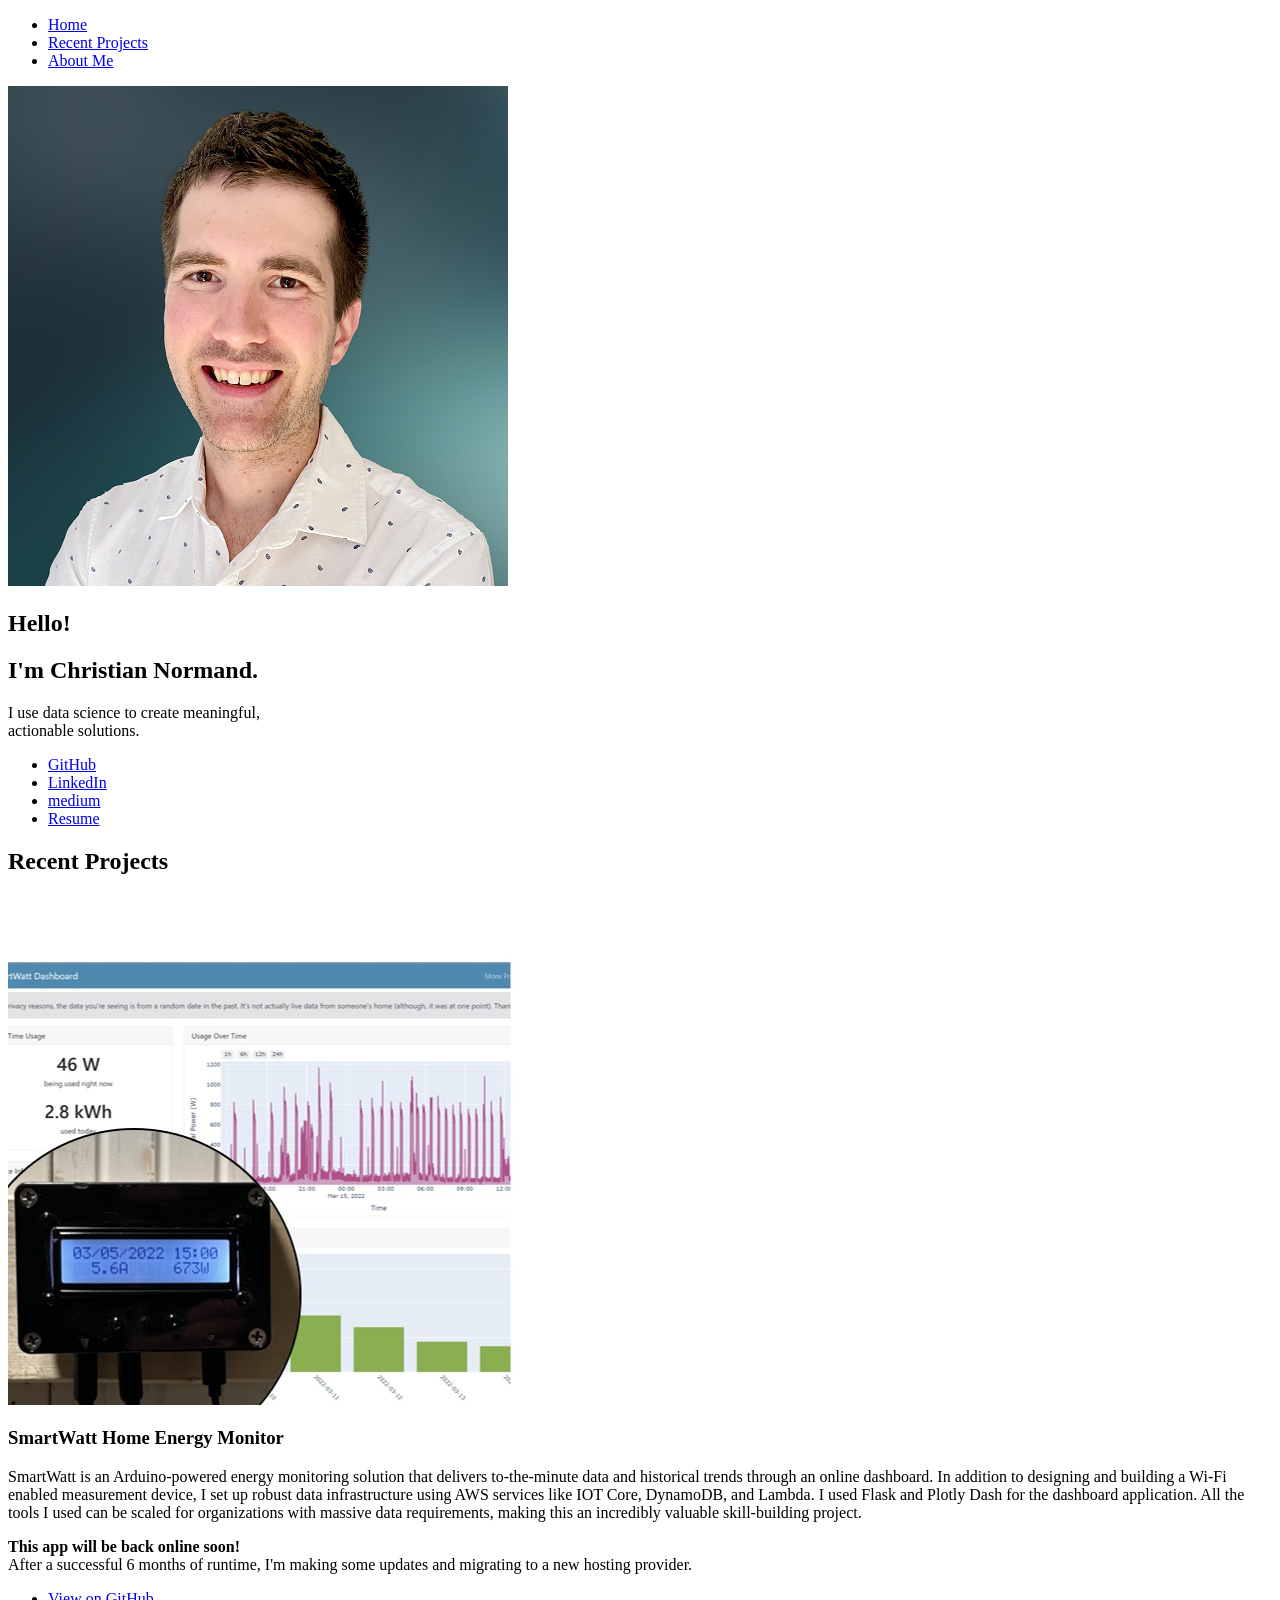
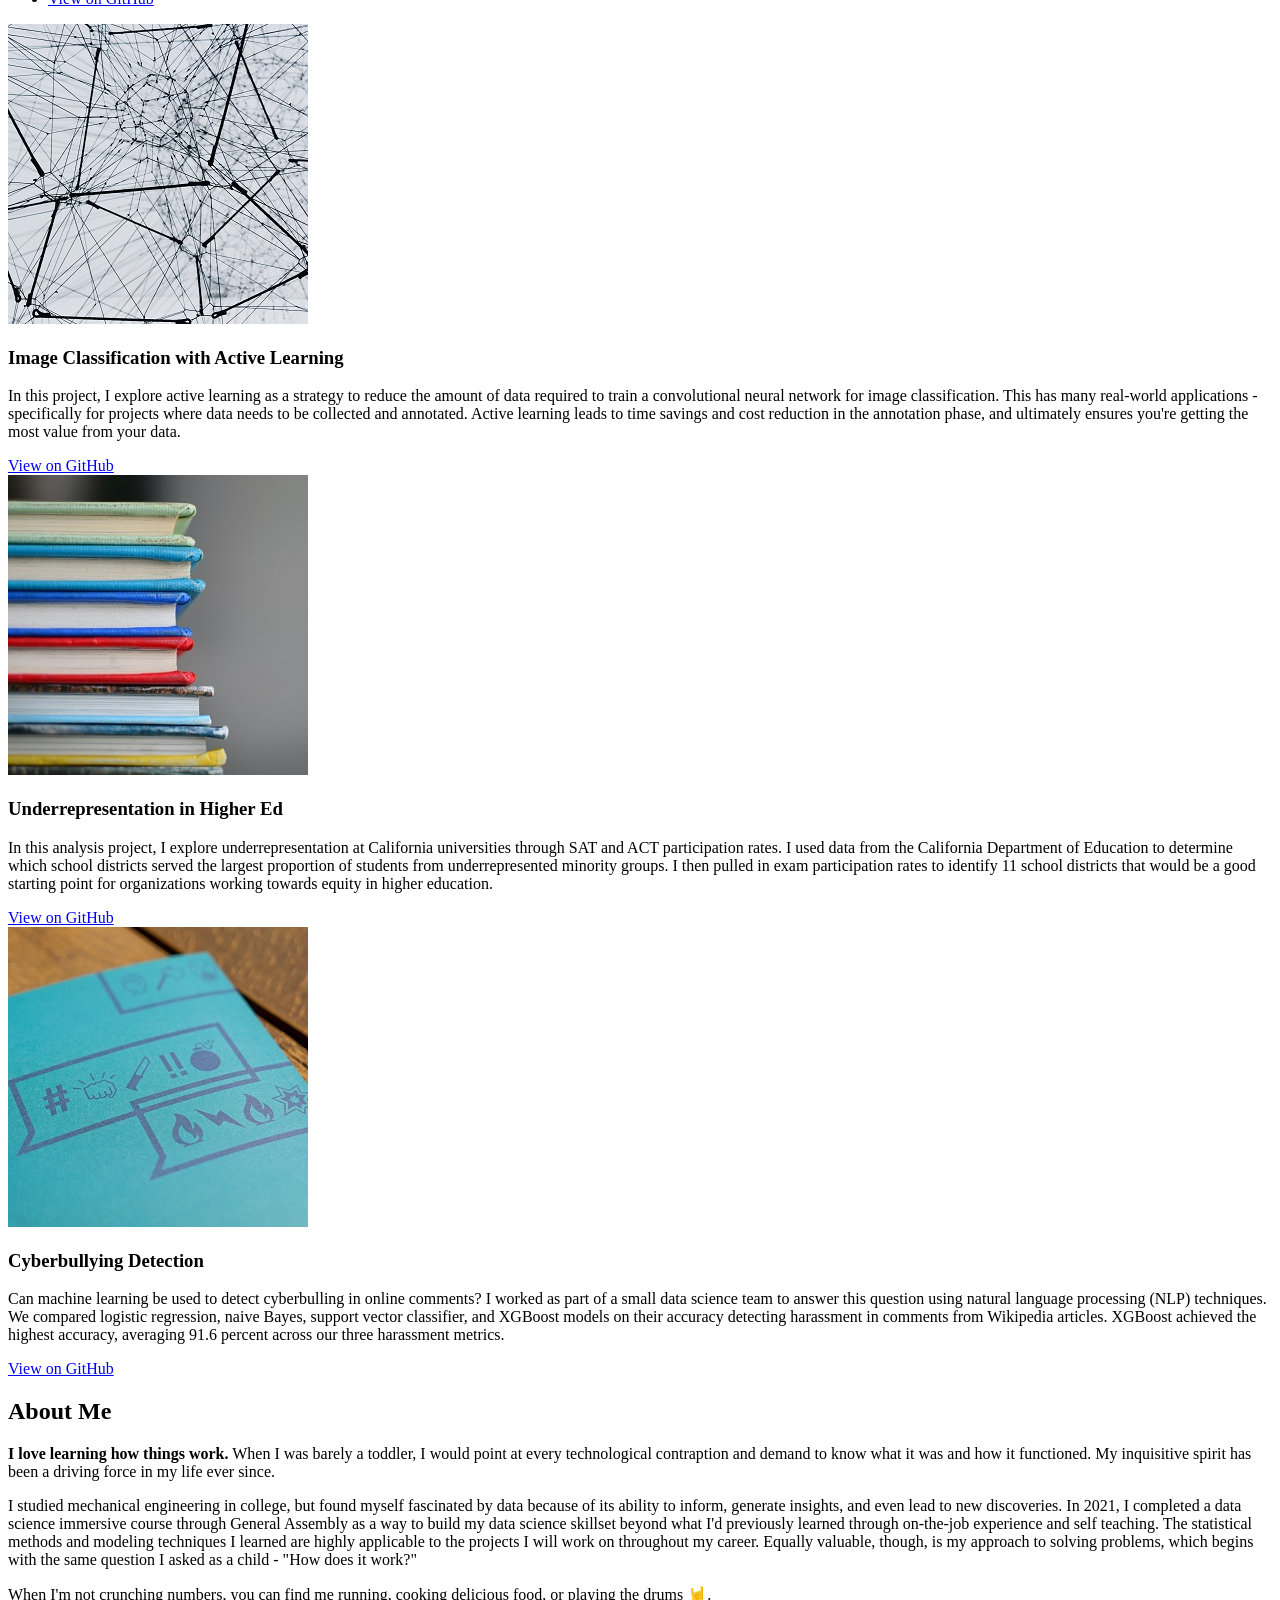
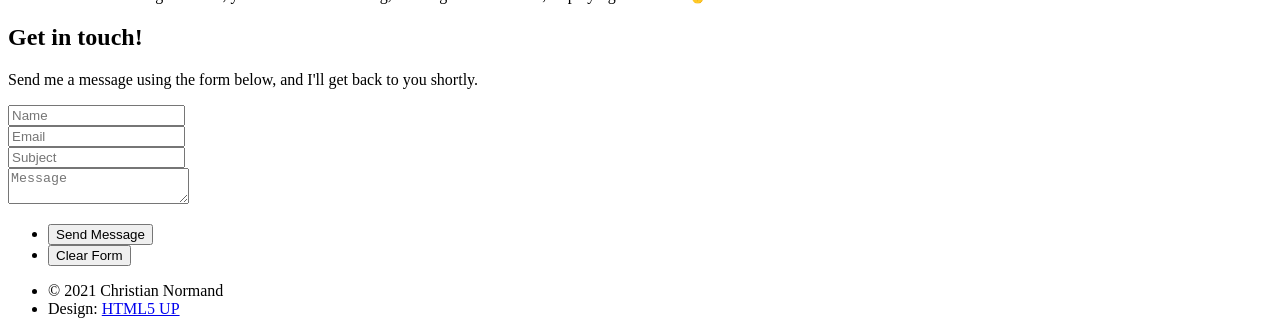
==== commit da4497d8: "change css hrefs relative to root" ====
--- a/ctnormand.com/index.html
+++ b/ctnormand.com/index.html
@@ -10,7 +10,7 @@
 	<title>Welcome - Christian Normand</title>
 	<meta charset="utf-8" />
 	<meta name="viewport" content="width=device-width, initial-scale=1, user-scalable=no" />
-	<link rel="stylesheet" href="assets/css/main.css" />
+	<link rel="stylesheet" href="/assets/css/main.css" />
 </head>
 
 <body class="is-preload">
@@ -47,7 +47,7 @@
 								class="icon brands fa-linkedin-in"><span class="label">LinkedIn</span></a></li>
 						<li><a href="https://medium.com/@ctnormand1" target="_blank"
 								class="icon brands fa-medium-m"><span class="label">medium</span></a></li>
-						<li><a href="https://ctnormand1.github.io/resume.pdf" target="_blank" class="button2"
+						<li><a href="https://ctnormand.com/files/resume.pdf" target="_blank" class="button2"
 								style="width: 150px"><i class="far fa-file-pdf"></i> Resume</a></li>
 					</ul>
 				</div>
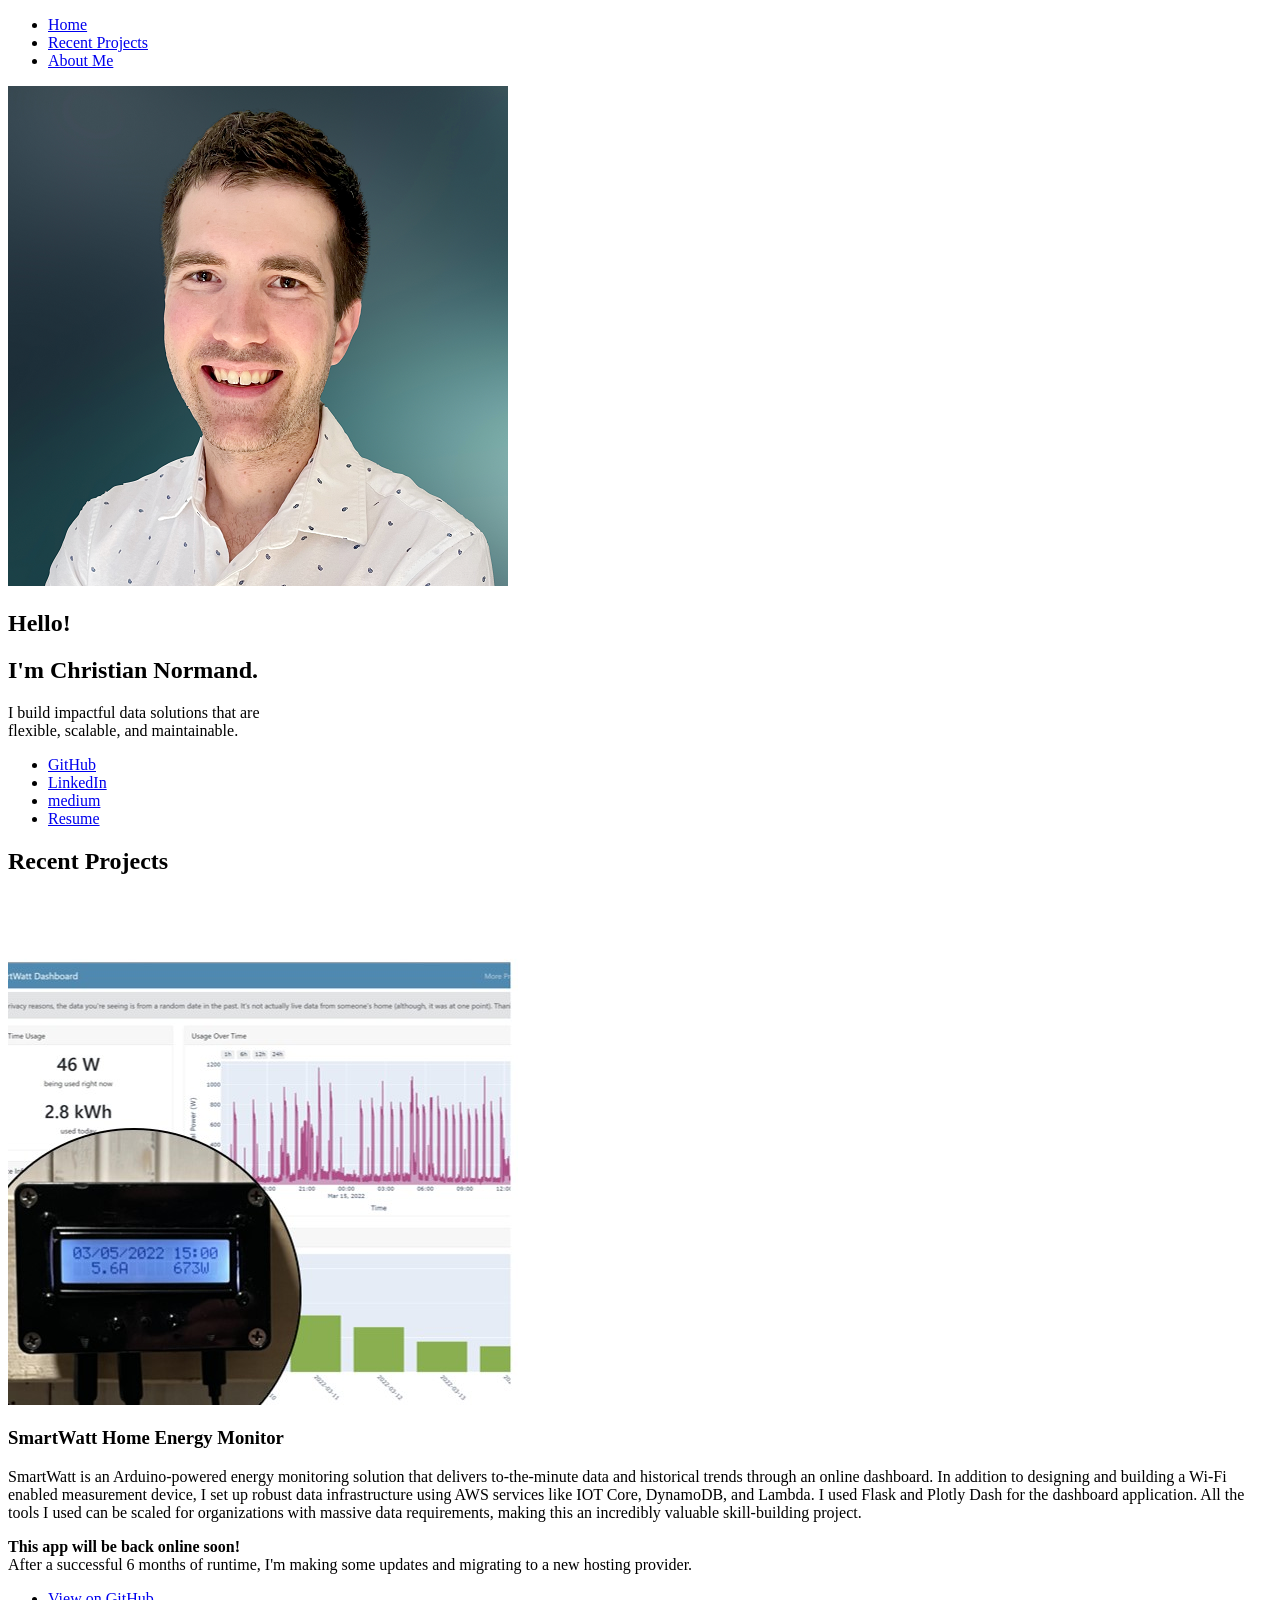
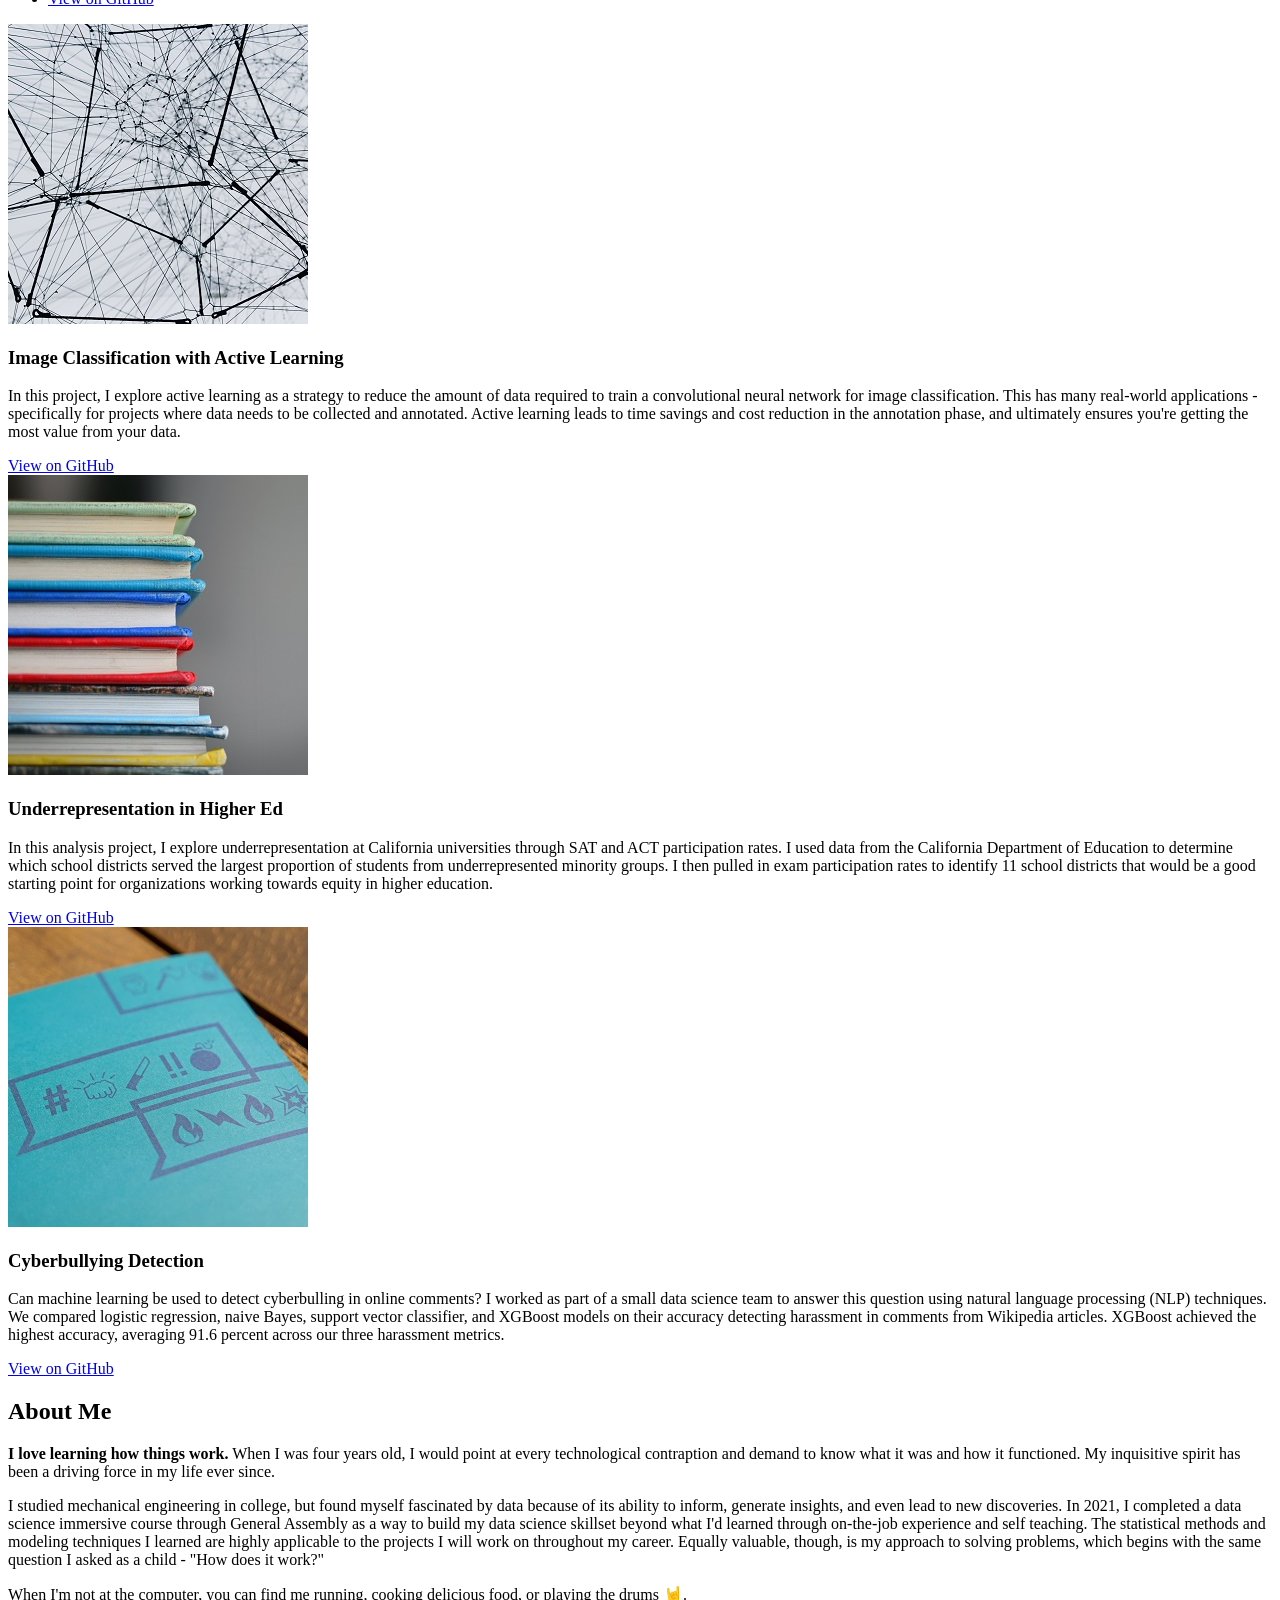
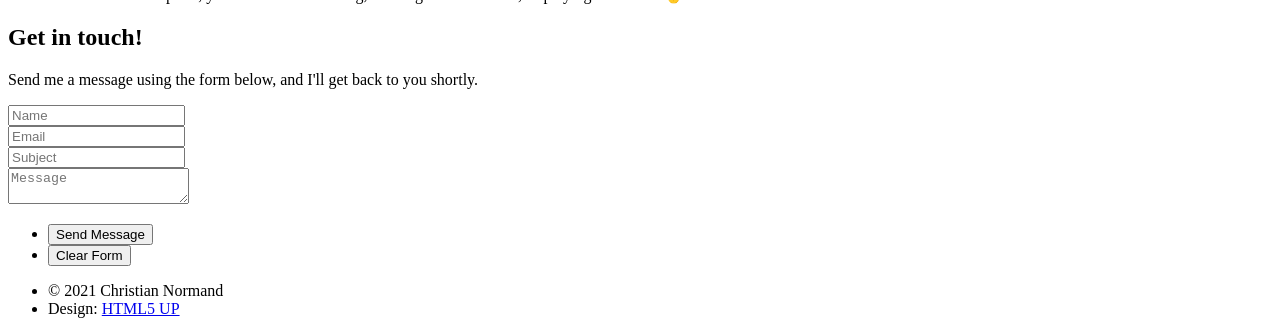
==== commit 223ebdf8: "update copy" ====
--- a/ctnormand.com/index.html
+++ b/ctnormand.com/index.html
@@ -37,8 +37,7 @@
 						<h1>Hello!</h1>
 						<h1>I'm <strong>Christian Normand</strong>.</h1>
 					</header>
-					<p>I use data science to create
-						meaningful,<br>actionable solutions.
+					<p>I build impactful data solutions that are<br>flexible, scalable, and maintainable.
 					</p>
 					<ul class="social">
 						<li><a href="https://github.com/ctnormand1" target="_blank" class="icon brands fa-github"><span
@@ -206,7 +205,7 @@
 				<div class="col-12 col-12-medium col-12-small">
 					<section class="box style1">
 						<p style="text-align: left">
-							<strong>I love learning how things work.</strong> When I was barely a toddler, I
+							<strong>I love learning how things work.</strong> When I was four years old, I
 							would point at every technological contraption and demand to
 							know what it was and how it functioned. My inquisitive
 							spirit has been a driving force in my life ever since.
@@ -217,7 +216,7 @@
 							insights, and even lead to new discoveries. In 2021,
 							I completed a data science immersive course through General
 							Assembly as a way to build my data science skillset
-							beyond what I'd previously learned through on-the-job
+							beyond what I'd learned through on-the-job
 							experience and self teaching. The statistical methods and
 							modeling techniques I learned are highly applicable to the projects I will work on
 							throughout
@@ -225,7 +224,7 @@
 							problems, which begins with the same question I asked as a child - "How does it work?"
 						</p>
 						<p style="text-align: left">
-							When I'm not crunching numbers, you can find me running,
+							When I'm not at the computer, you can find me running,
 							cooking delicious food, or playing the drums &#x1F918;.
 						</p>
 
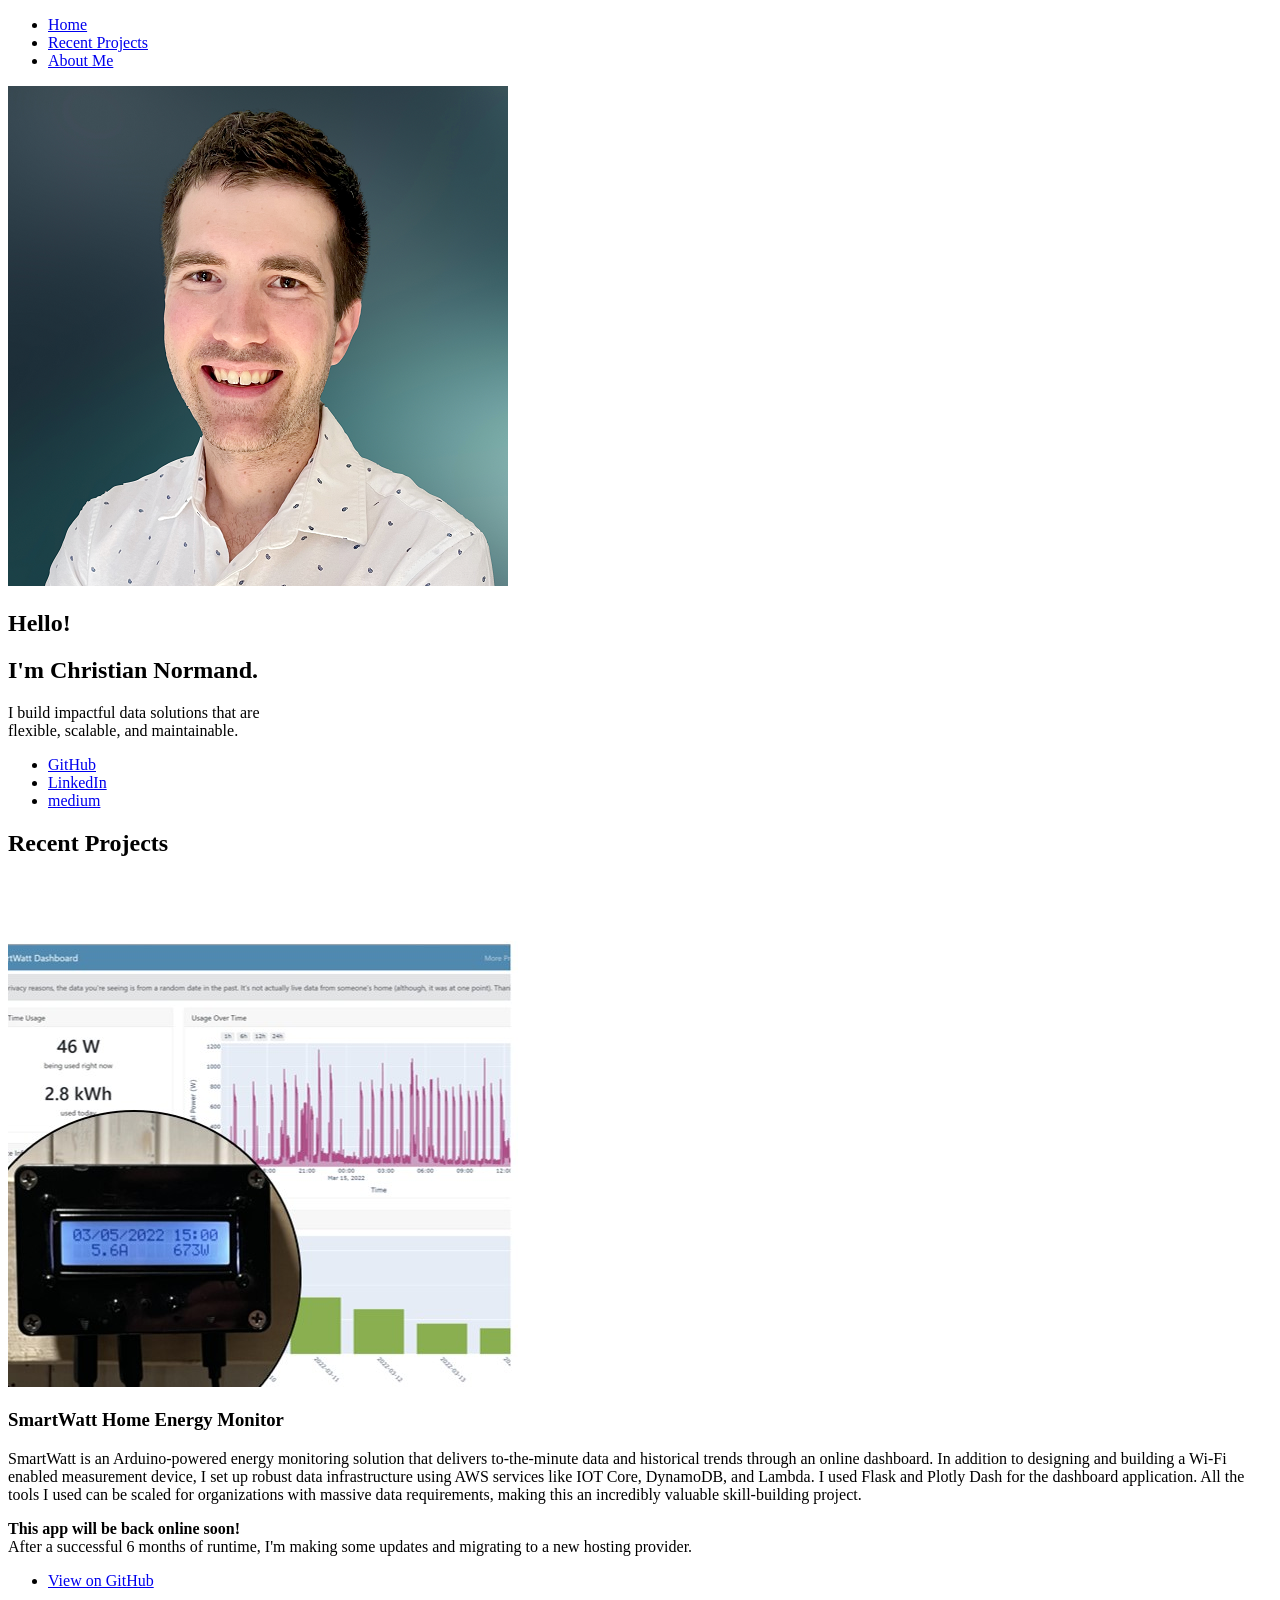
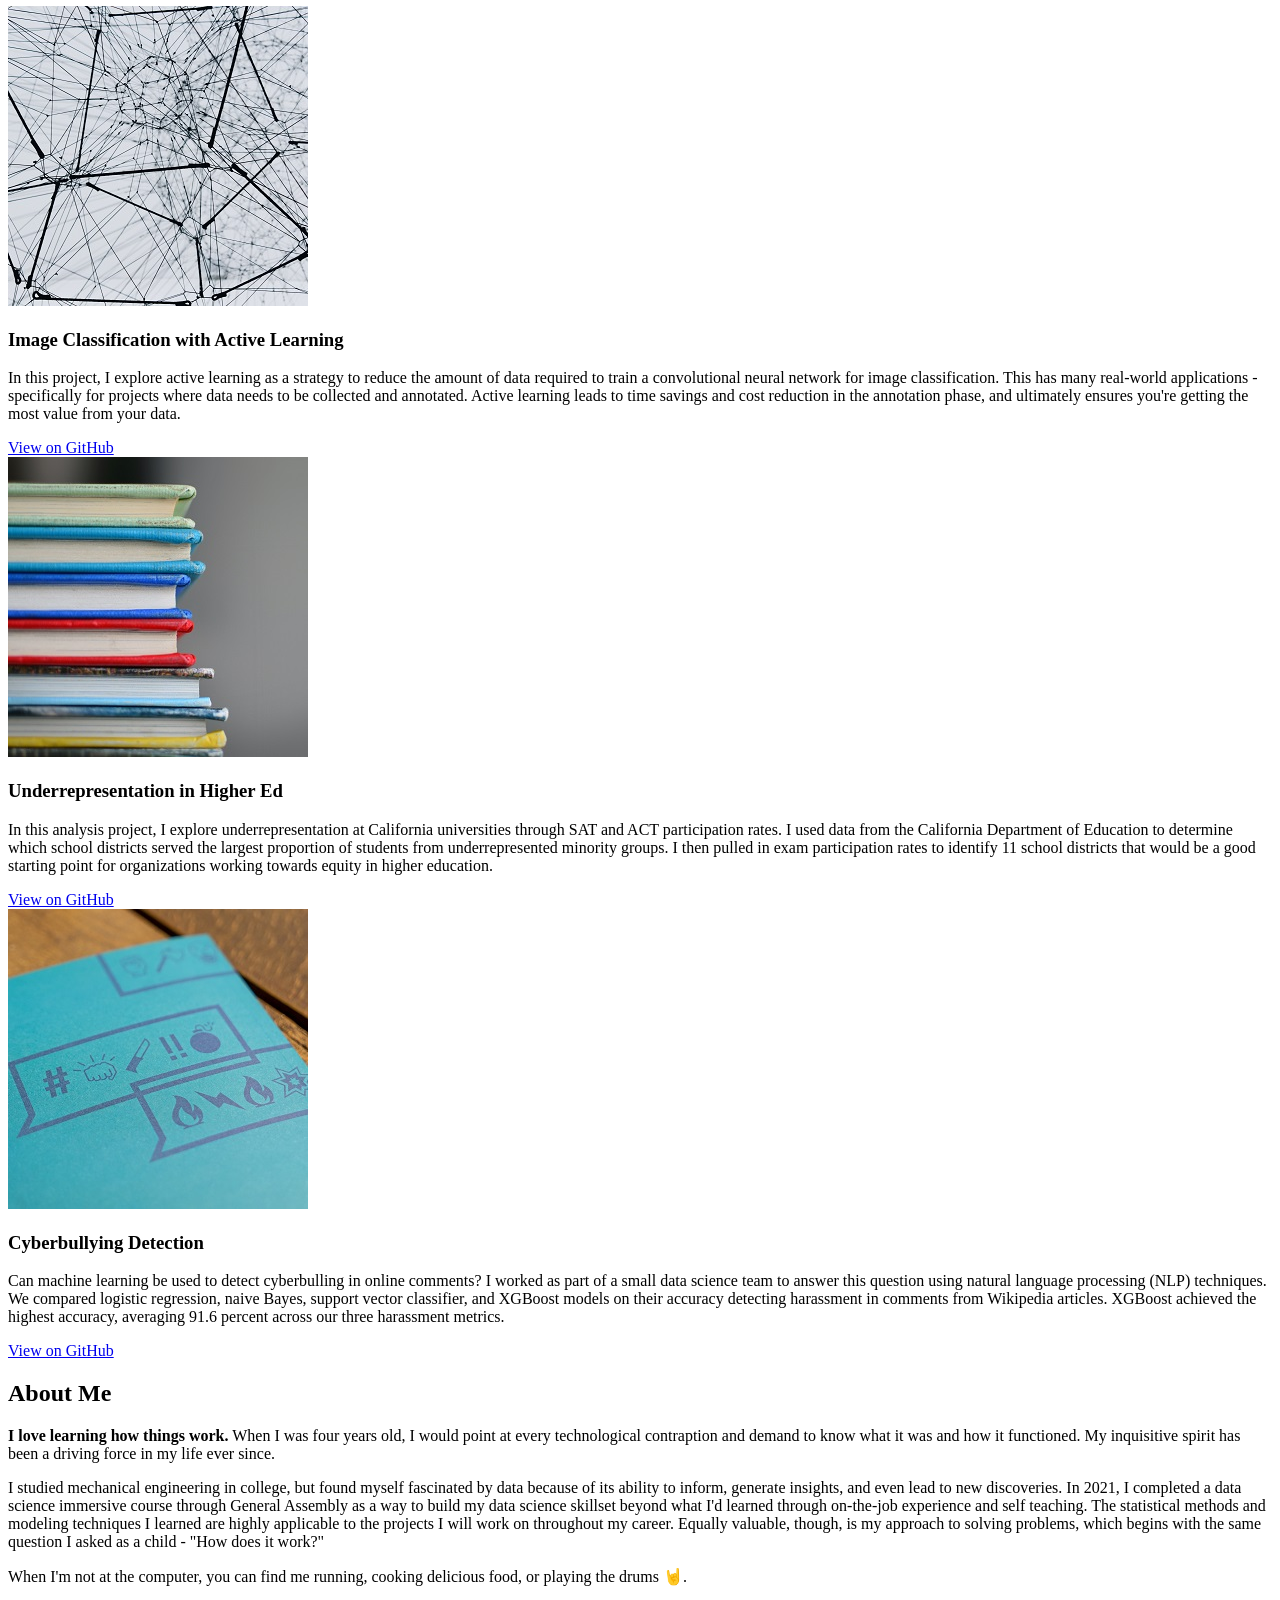
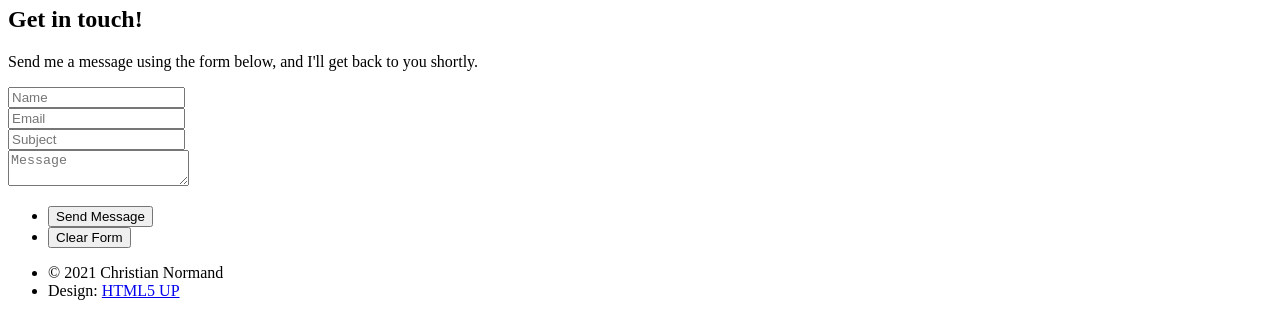
==== commit 508869a4: "remove resume" ====
--- a/ctnormand.com/index.html
+++ b/ctnormand.com/index.html
@@ -46,8 +46,6 @@
 								class="icon brands fa-linkedin-in"><span class="label">LinkedIn</span></a></li>
 						<li><a href="https://medium.com/@ctnormand1" target="_blank"
 								class="icon brands fa-medium-m"><span class="label">medium</span></a></li>
-						<li><a href="https://ctnormand.com/files/resume.pdf" target="_blank" class="button2"
-								style="width: 150px"><i class="far fa-file-pdf"></i> Resume</a></li>
 					</ul>
 				</div>
 			</div>
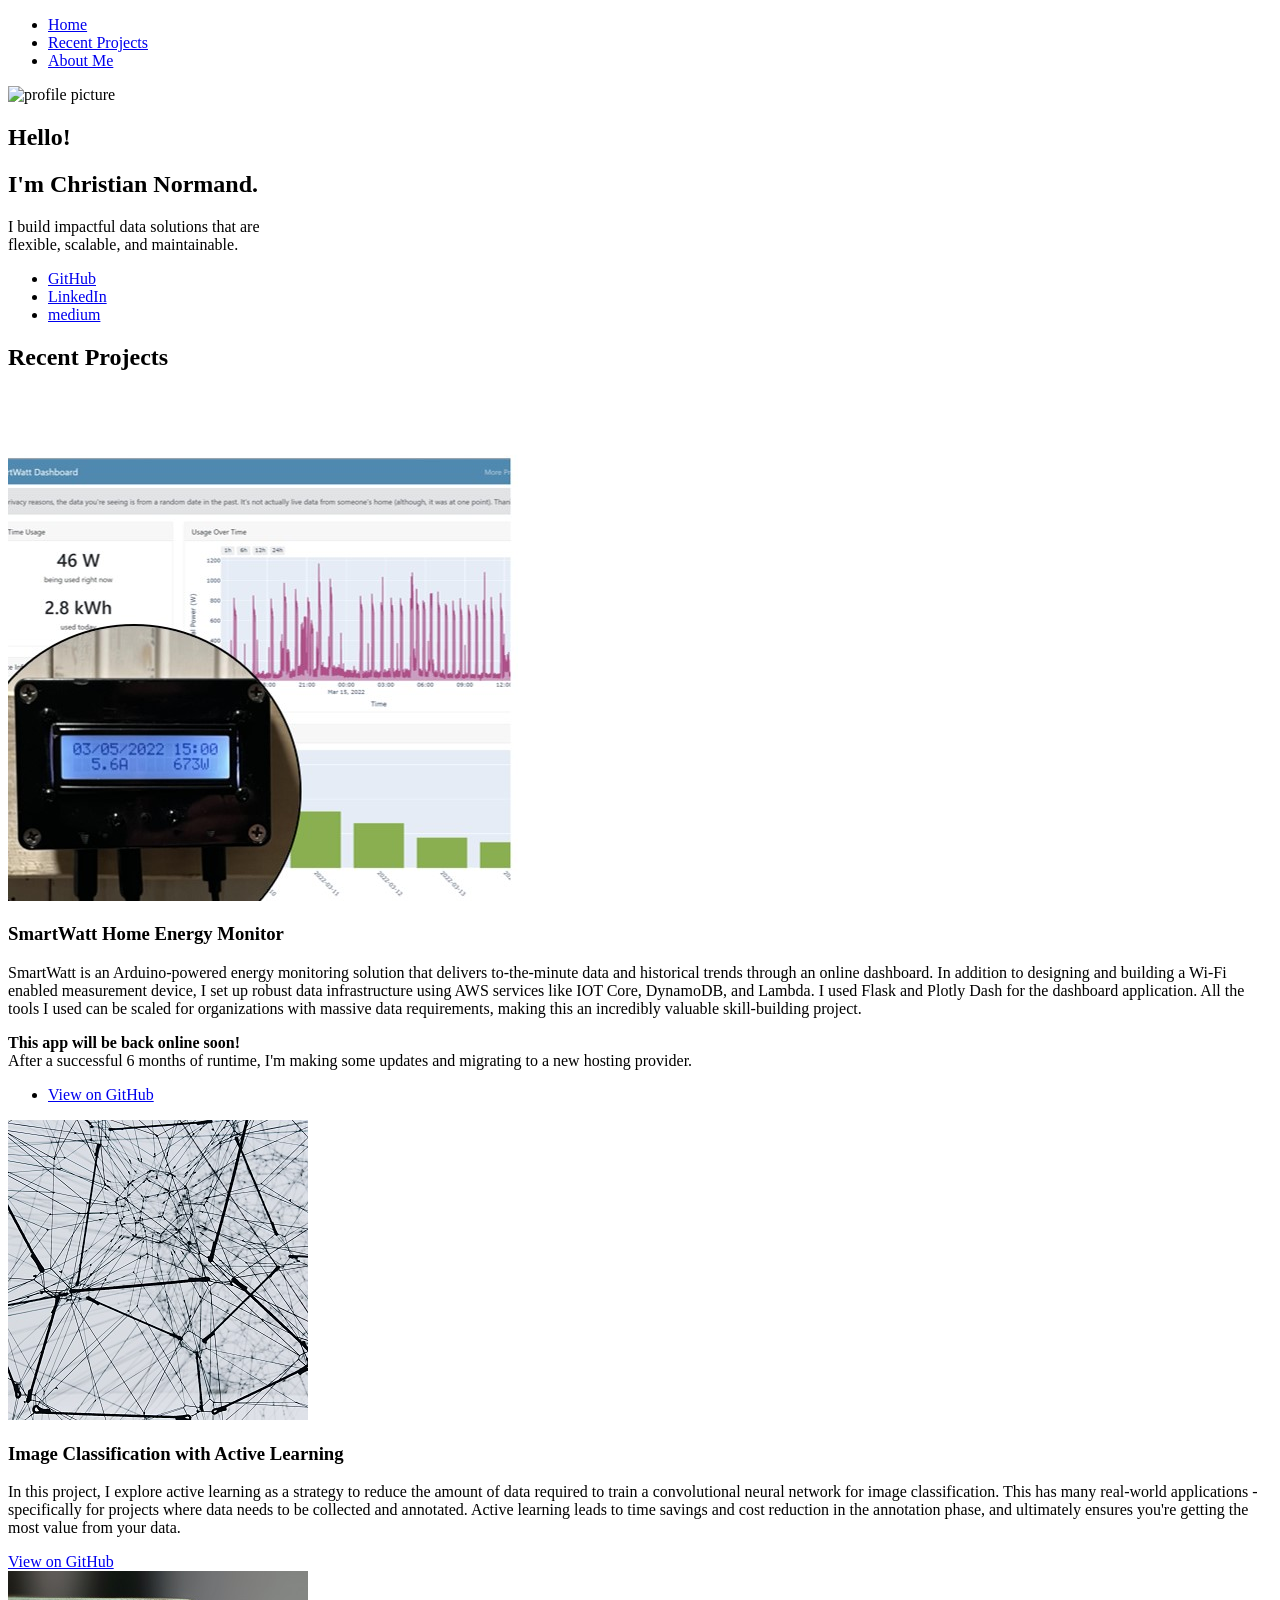
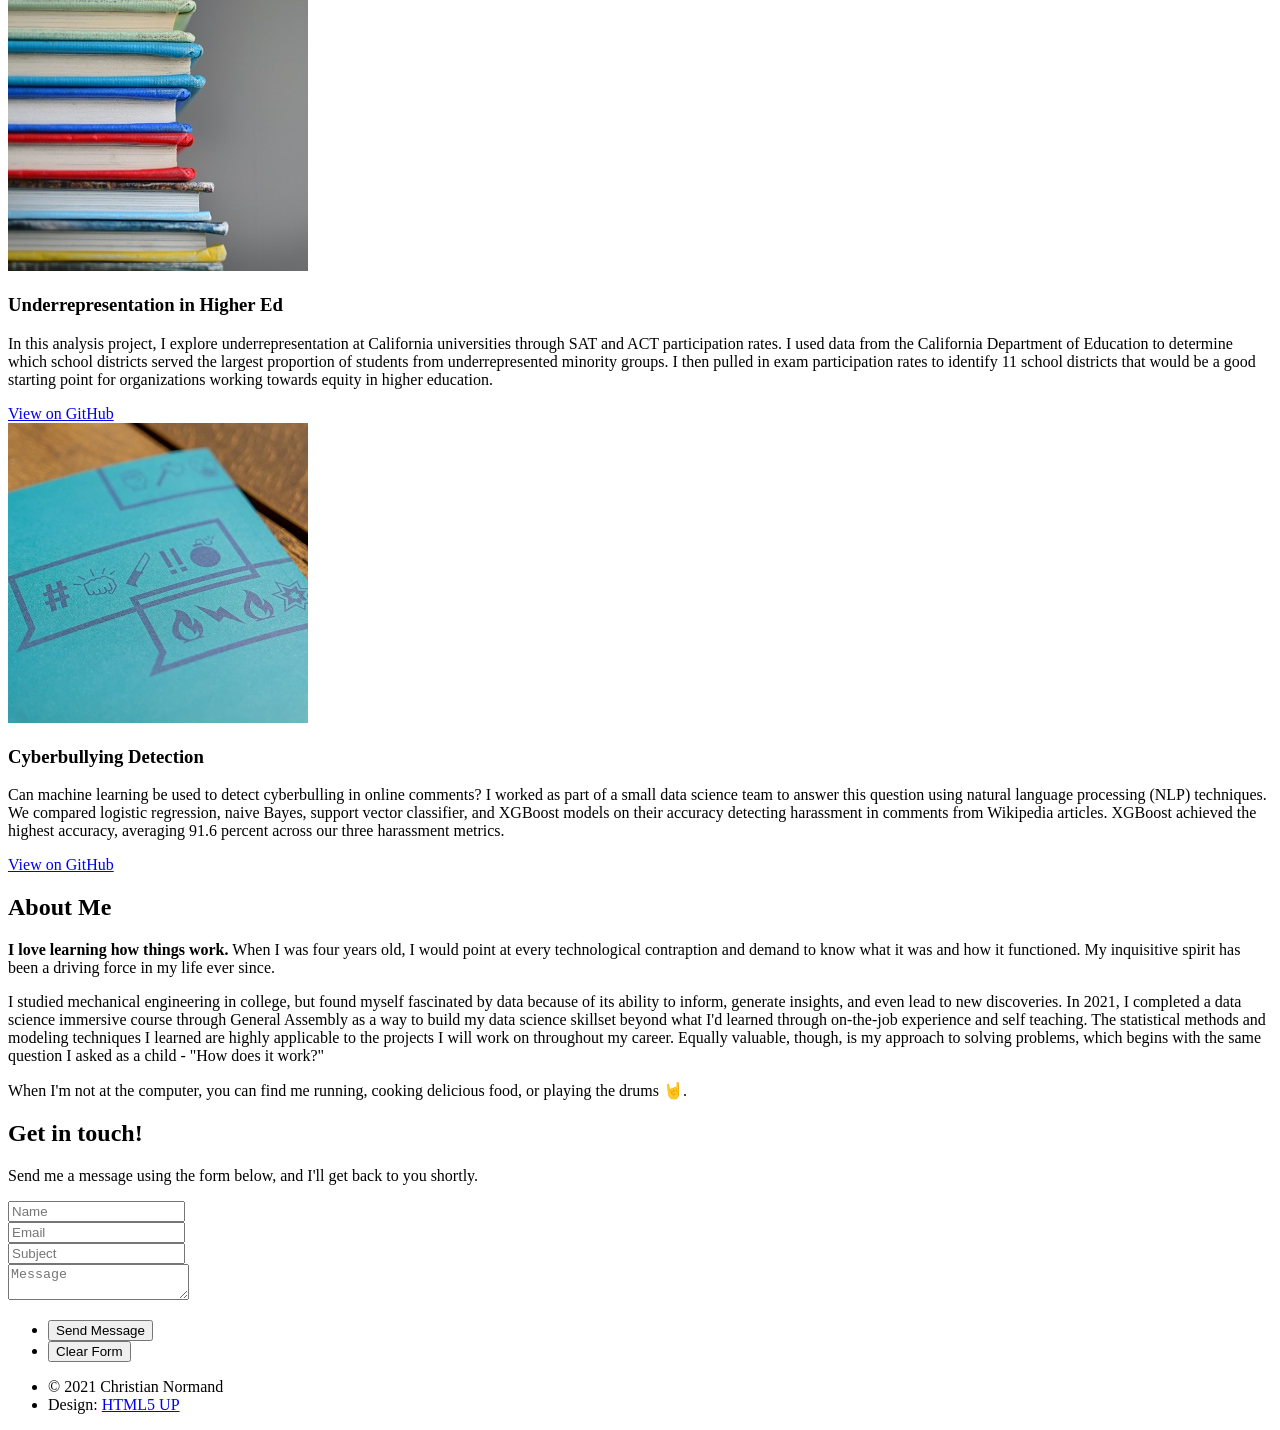
==== commit 27d325da: "update profile picture" ====
--- a/ctnormand.com/index.html
+++ b/ctnormand.com/index.html
@@ -30,7 +30,7 @@
 		<div class="container">
 			<div class="row">
 				<div class="col-4 col-5-large col-12-medium">
-					<span class="image fit"><img src="images/profile-pic.png" alt="profile picture" /></span>
+					<span class="image fit"><img src="images/profile-pic.jpeg" alt="profile picture" /></span>
 				</div>
 				<div class="col-8 col-7-large col-12-medium">
 					<header>
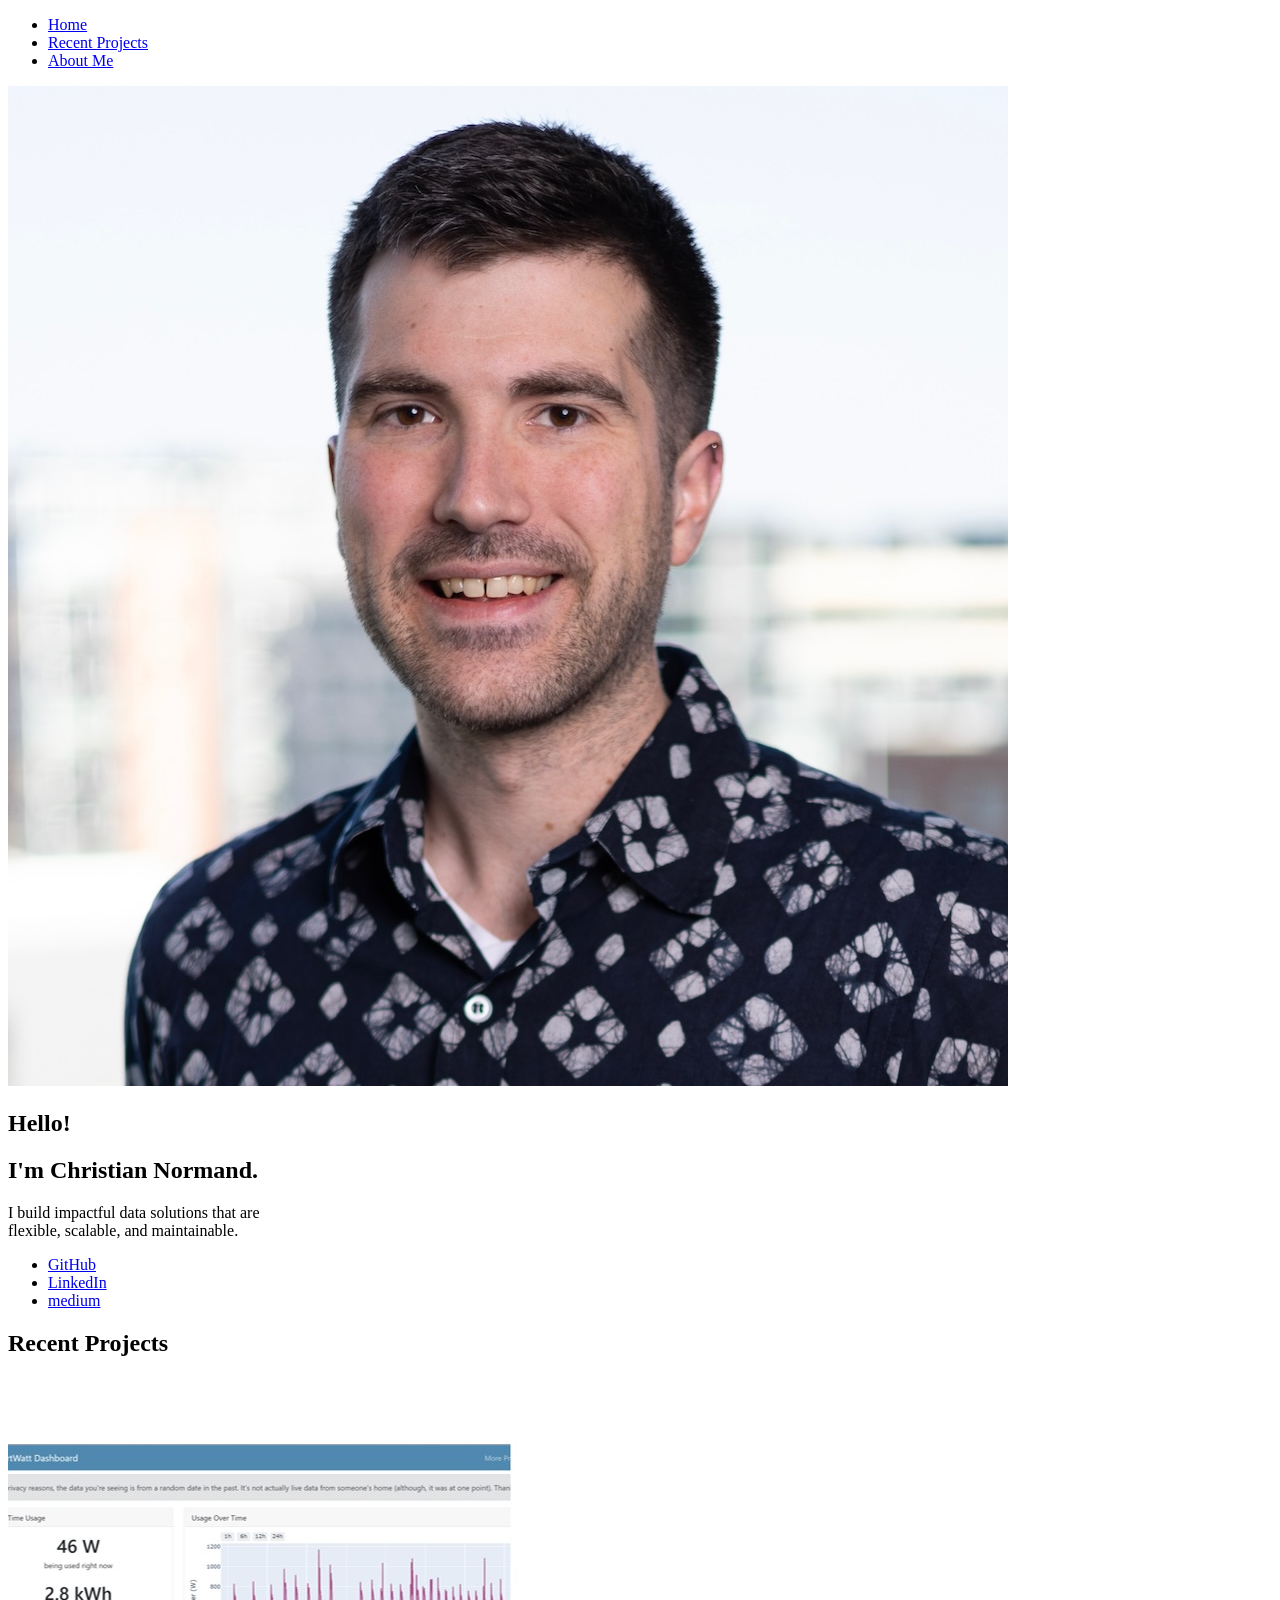
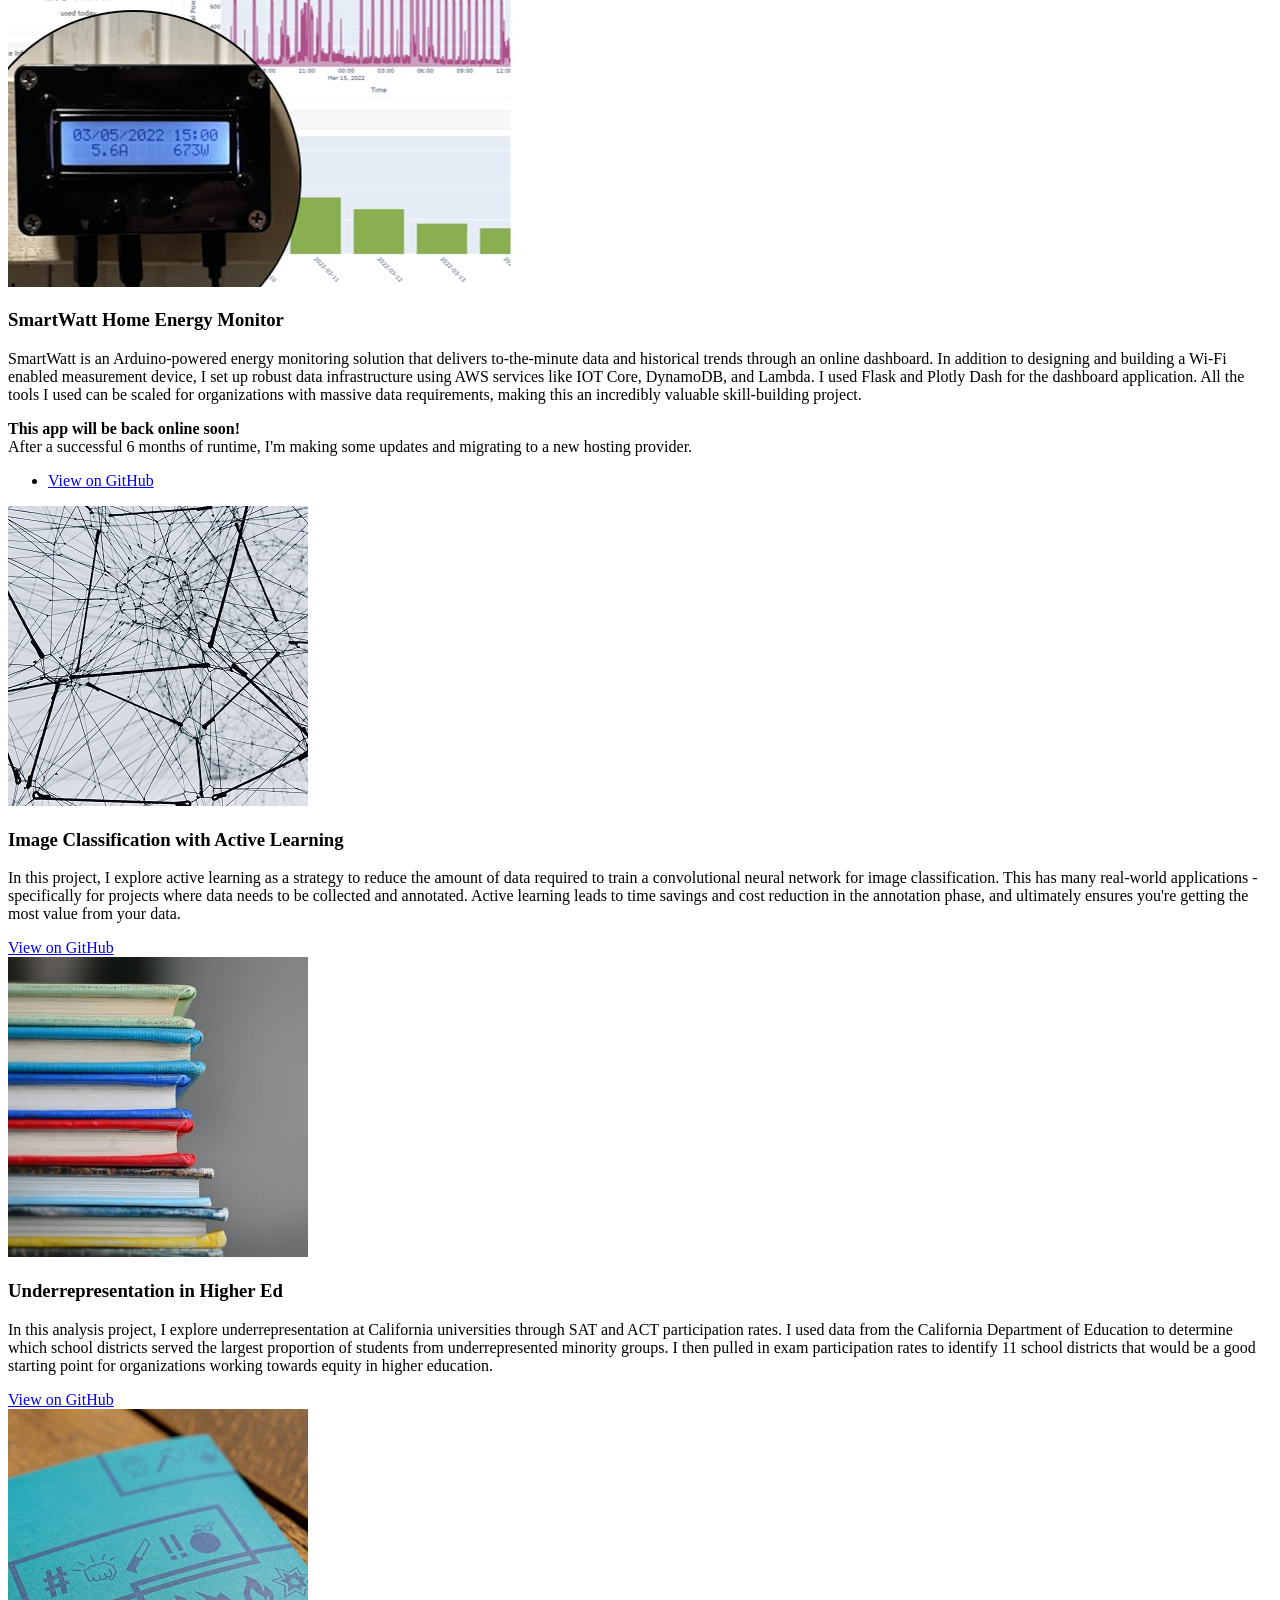
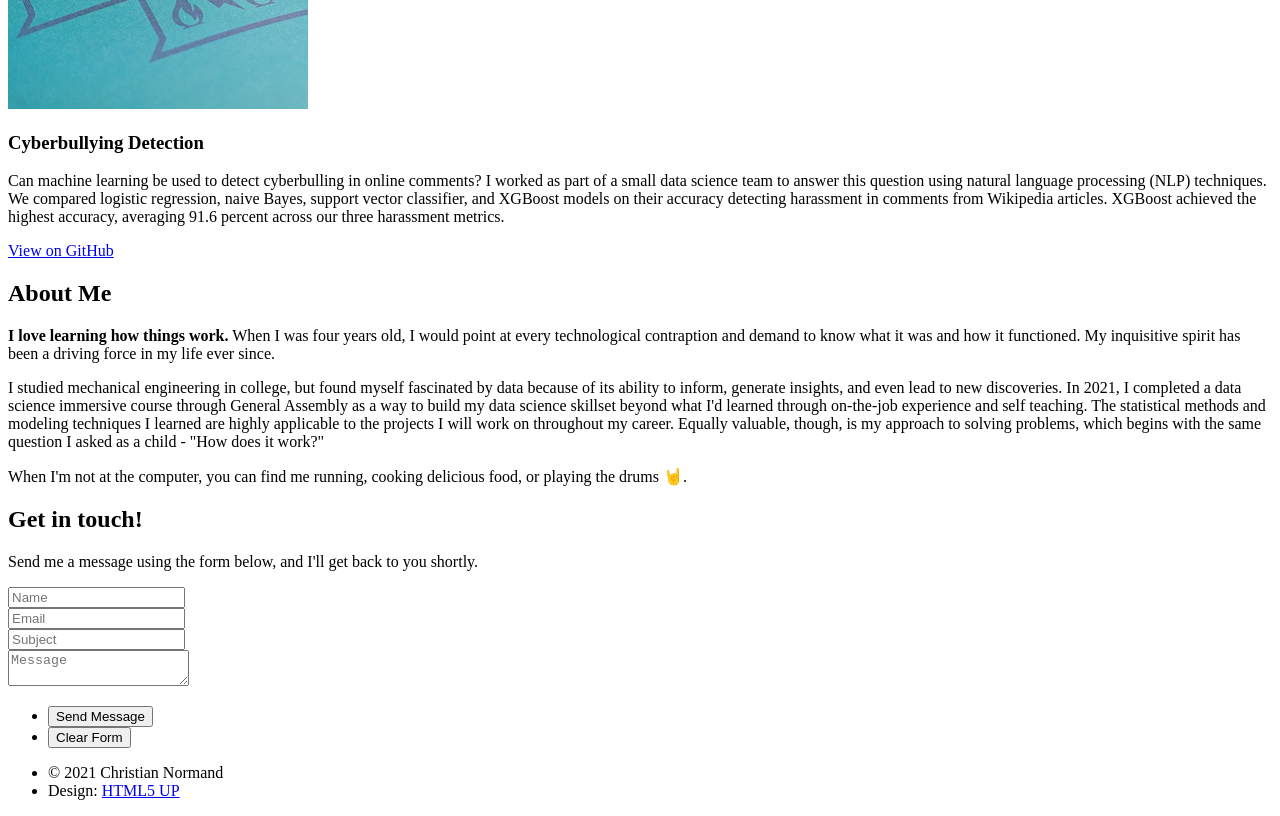
==== commit 7cfd9af0: "update links" ====
--- a/ctnormand.com/index.html
+++ b/ctnormand.com/index.html
@@ -40,11 +40,11 @@
 					<p>I build impactful data solutions that are<br>flexible, scalable, and maintainable.
 					</p>
 					<ul class="social">
-						<li><a href="https://github.com/ctnormand1" target="_blank" class="icon brands fa-github"><span
+						<li><a href="https://github.com/ctnormand" target="_blank" class="icon brands fa-github"><span
 									class="label">GitHub</span></a></li>
-						<li><a href="https://www.linkedin.com/in/cnormand/" target="_blank"
+						<li><a href="https://www.linkedin.com/in/ctnormand/" target="_blank"
 								class="icon brands fa-linkedin-in"><span class="label">LinkedIn</span></a></li>
-						<li><a href="https://medium.com/@ctnormand1" target="_blank"
+						<li><a href="https://medium.com/@ctnormand" target="_blank"
 								class="icon brands fa-medium-m"><span class="label">medium</span></a></li>
 					</ul>
 				</div>
@@ -93,7 +93,7 @@
 								</p>
 								<ul class="actions">
 									<li>
-										<a href="https://github.com/ctnormand1/home-energy-monitor" target="_blank"
+										<a href="https://github.com/ctnormand/home-energy-monitor" target="_blank"
 											class="button3">
 											View on GitHub
 										</a>
@@ -124,7 +124,7 @@
 									cost reduction in the annotation phase, and ultimately
 									ensures you're getting the most value from your data.
 								</p>
-								<a href="https://github.com/ctnormand1/active_learning_demonstration" target="_blank"
+								<a href="https://github.com/ctnormand/active_learning_demonstration" target="_blank"
 									class="button3">
 									View on GitHub
 								</a>
@@ -151,7 +151,7 @@
 									11 school districts that would be a good starting point for
 									organizations working towards equity in higher education.
 								</p>
-								<a href="https://github.com/ctnormand1/standardized_test_analysis" target="_blank"
+								<a href="https://github.com/ctnormand/standardized_test_analysis" target="_blank"
 									class="button3">
 									View on GitHub
 								</a>
@@ -181,7 +181,7 @@
 									accuracy, averaging 91.6 percent across our three
 									harassment metrics.
 								</p>
-								<a href="https://github.com/ctnormand1/cyber_bullying_detection" target="_blank"
+								<a href="https://github.com/ctnormand/cyber_bullying_detection" target="_blank"
 									class="button3">
 									View on GitHub
 								</a>
